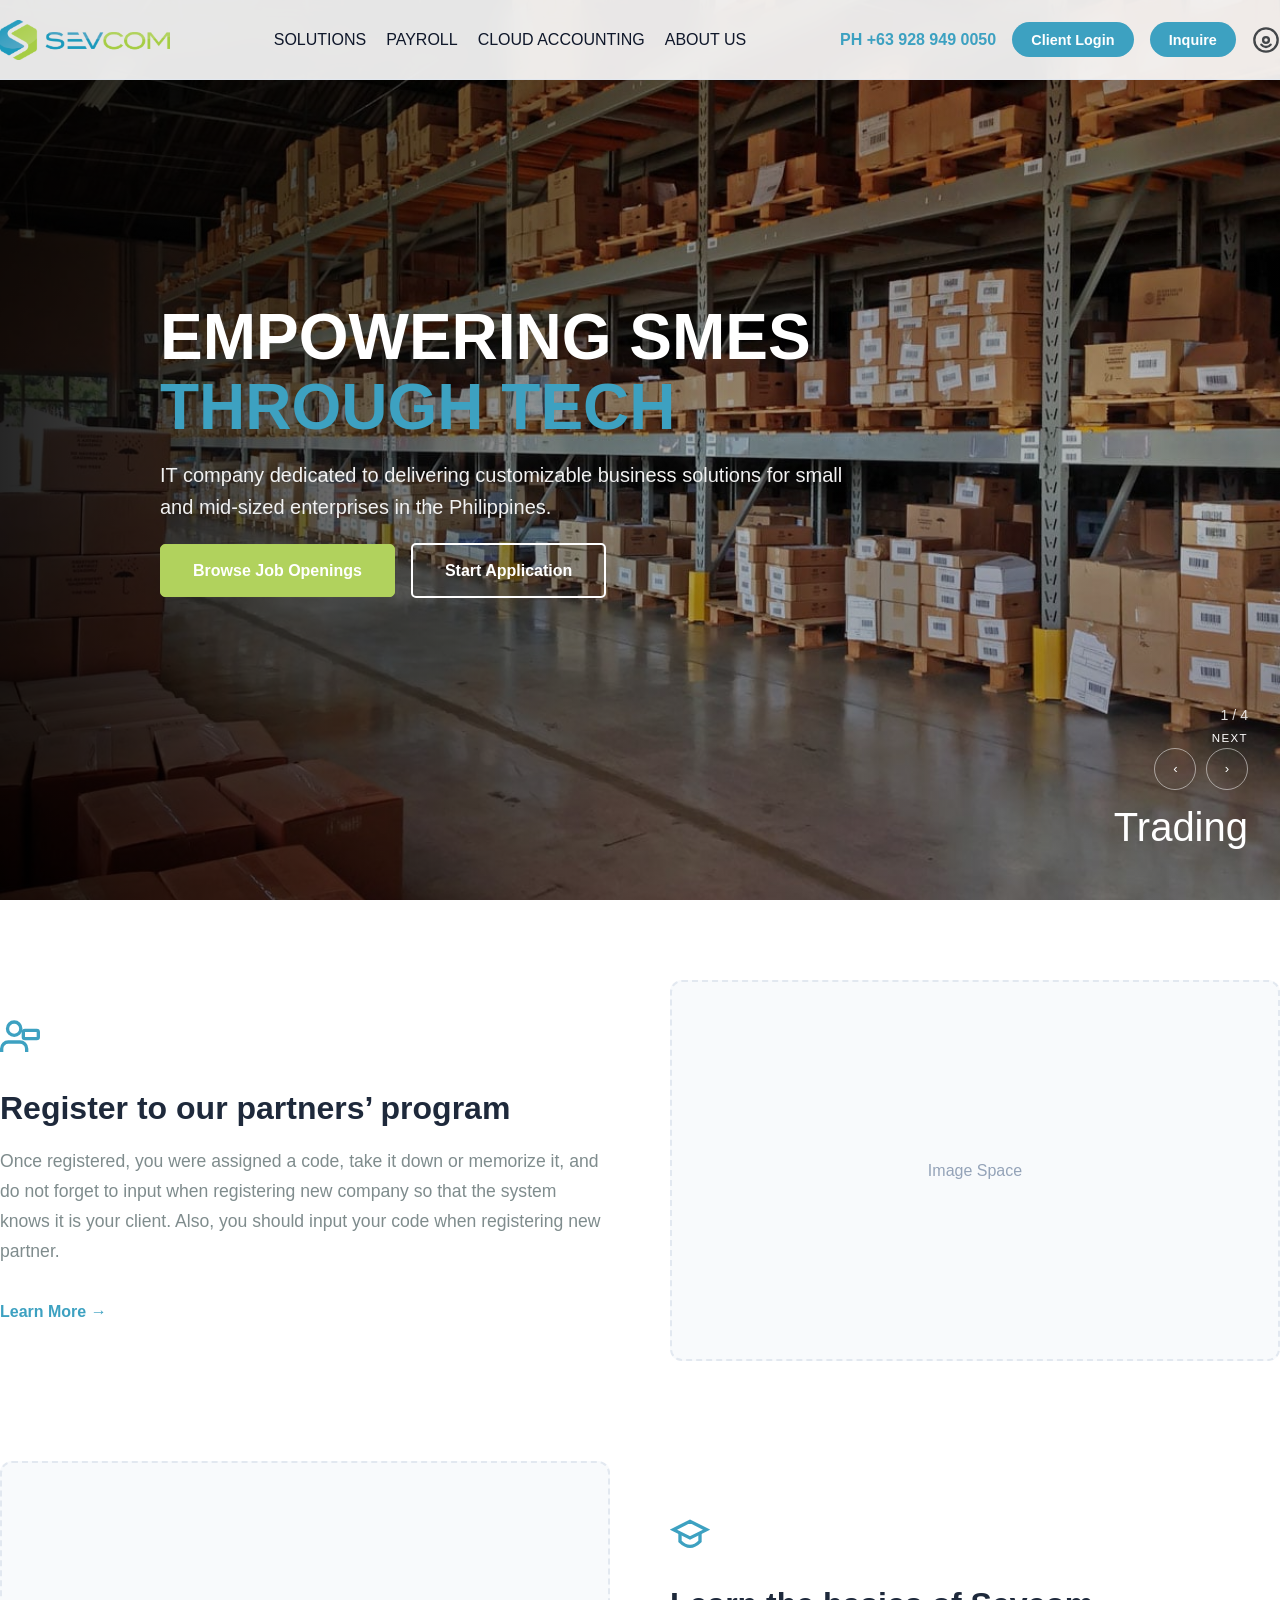
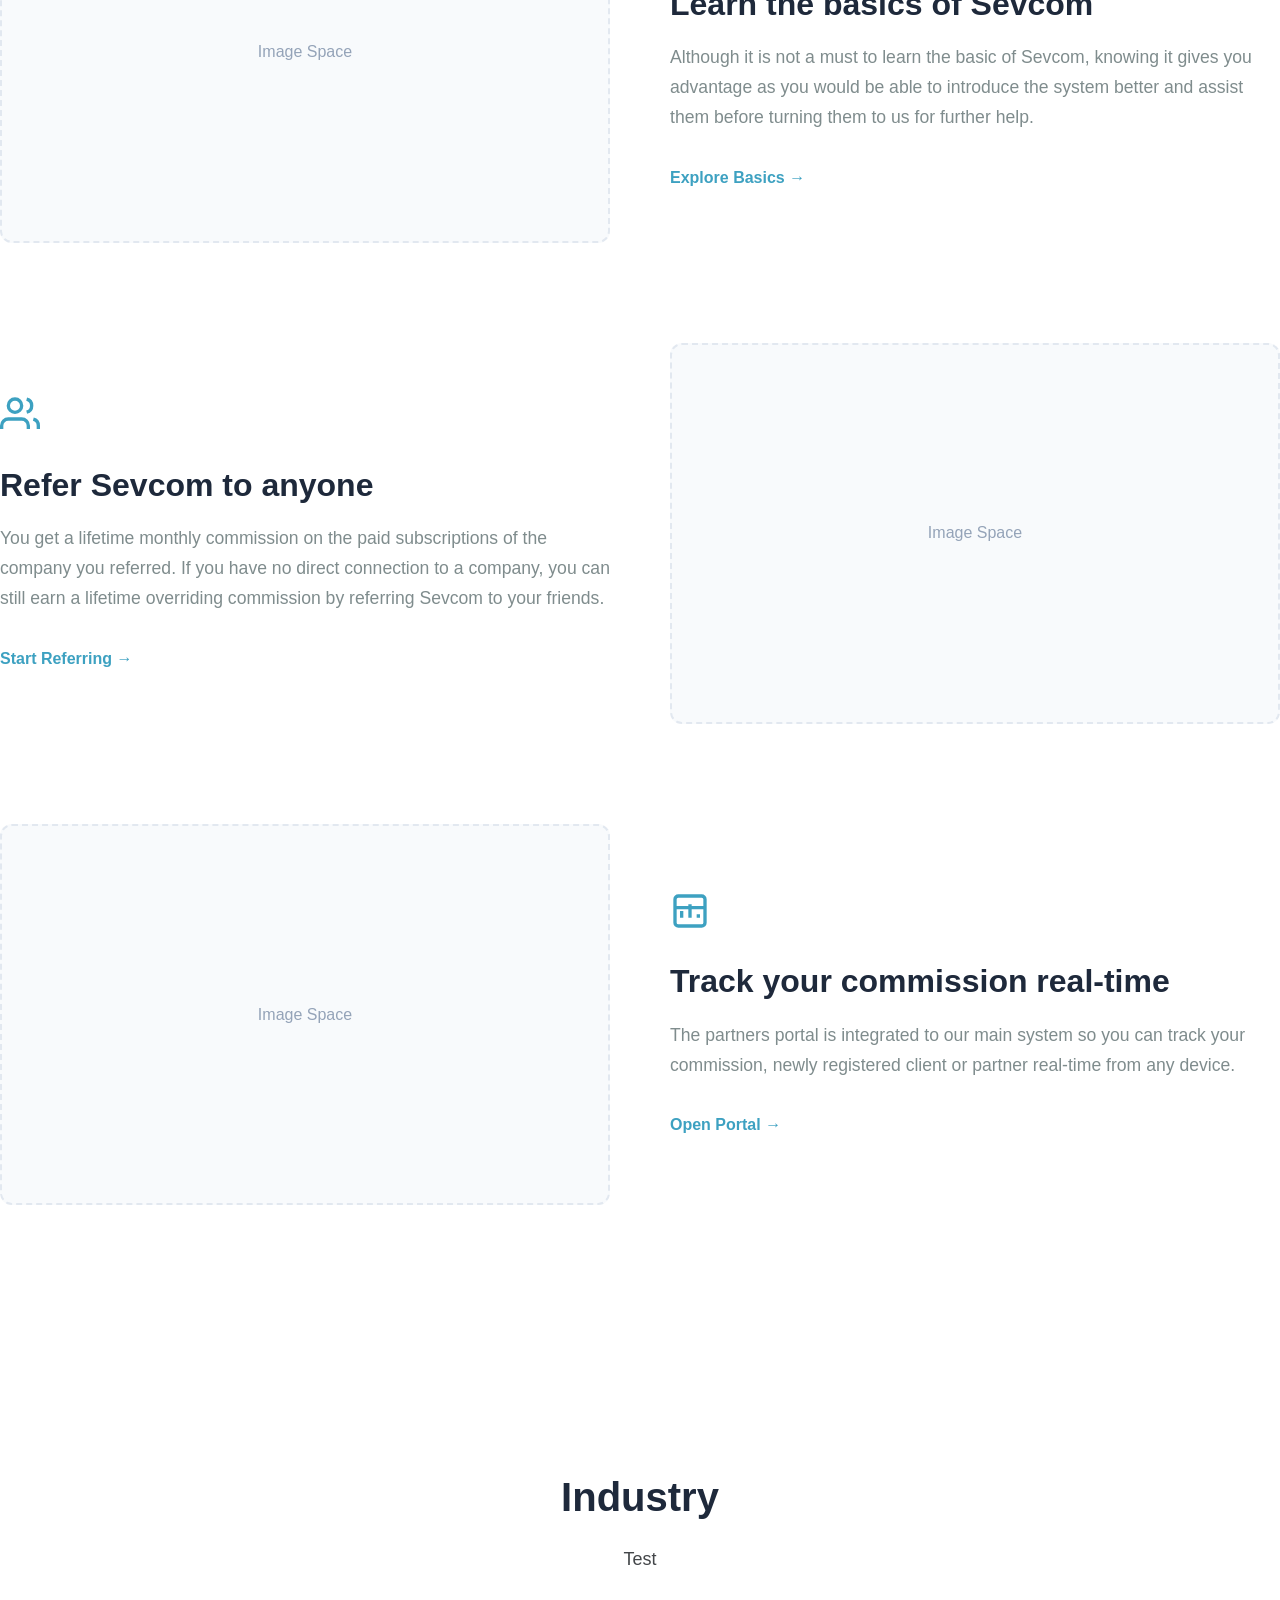
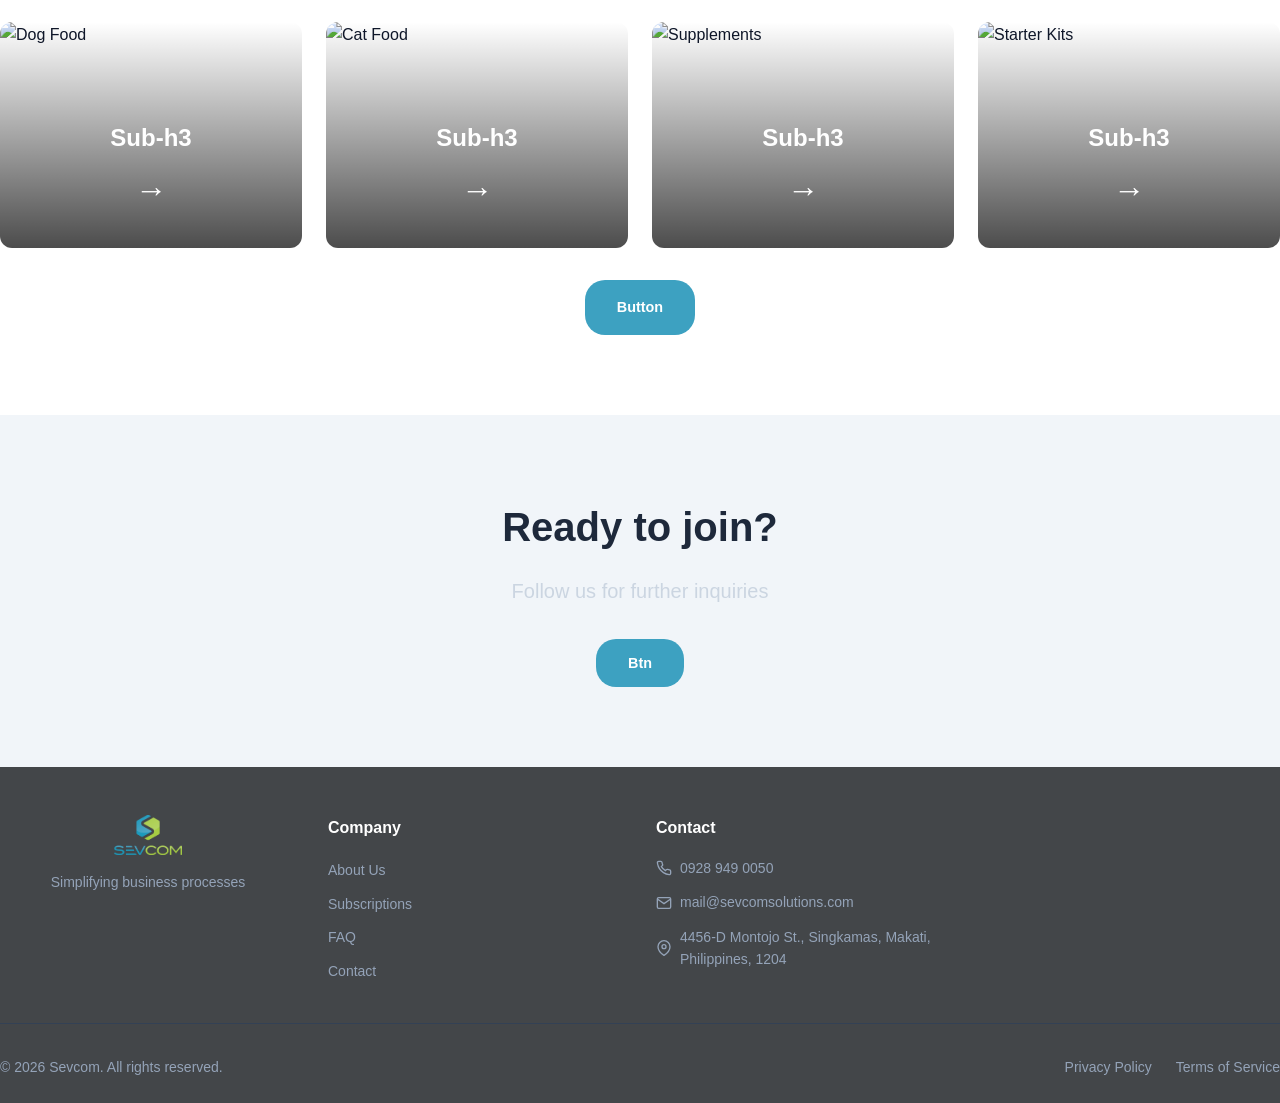
==== docs/index.html @ 6b9a27e7 "Add files via upload" ====
<!DOCTYPE html>
<html lang="en">
<head>
    <meta charset="UTF-8">
    <meta name="viewport" content="width=device-width, initial-scale=1.0">
    <title>Sevcom</title>
    <link rel="stylesheet" href="styles/style.css">
</head>

    <nav class="navbar">
        <div class="container navbar__content">
            <a href="index.html" class="logo">
                <img src="assets/Sevcom-logo-2.png" alt="Sevcom">
            </a>
            <div class="nav-links">
                <a href="#">Solutions</a>
                <a href="#">Payroll</a>
                <a href="#">Cloud Accounting</a>
                <a href="#">About Us</a>
            </div>
            <div class="nav-actions">
                <span class="contact-phone">PH +63 928 949 0050</span>
                <button class="btn btn--primary">
                    <a href="https://sevcompayroll.azurewebsites.net/login?fbclid=IwY2xjawRCx4lleHRuA2FlbQIxMQBzcnRjBmFwcF9pZAEwAAEeeMoMI2OO45V3d7SuAqnM9kovTxVOCaUNQ8nyCyGxVzjNi9mRNELlqoAdHJg_aem_DpH7WtdkefcHEIQQjBS0Dg">Client Login</a>
                </button>

                <button class="btn btn--primary">
                    <a href="form.html">Inquire</a>
                </button>

                <svg width="28" height="28" viewBox="0 0 24 24" fill="none" stroke="var(--color-text-light)" stroke-width="2" stroke-linecap="round" stroke-linejoin="round">
                    <circle cx="12" cy="12" r="10"></circle>
                    <path d="M16 16s-1.5 2-4 2-4-2-4-2"></path>
                    <path d="M12 14.5a2.5 2.5 0 1 0 0-5 2.5 2.5 0 0 0 0 5z"></path>
                </svg>
            </div>
        </div>
    </nav>

    <main>
    <header class="hero_chg">
        <div class="hero-slider-track_chg">
            <div class="slide_chg" style="background-image: url('assets/Slide_1.jpg');"></div>
            <div class="slide_chg" style="background-image: url('assets/Slide_2.jpg');"></div>
            <div class="slide_chg" style="background-image: url('assets/Slide_3.jpg');"></div>
            <div class="slide_chg" style="background-image: url('assets/Slide_4.jpg');"></div>
        </div>

        <div class="hero-content_chg">
            <h1 class="hero-title-white_chg">Empowering SMEs<br><span class="hero-title-blue_chg">Through Tech</span></h1>
            <p class="hero-text_chg">IT company dedicated to delivering customizable business solutions for small and mid-sized enterprises in the Philippines.</p>
            <div class="hero-buttons_chg">
                <a href="jobs.html" class="btn_chg btn-primary_chg">Browse Job Openings</a>
                <a href="apply.html" class="btn_chg btn-secondary_chg">Start Application</a>
            </div>
        </div>

        <div class="hero-nav_chg">
            <div class="page-counter_chg">1 / 4</div>
            <span class="next-label_chg">Next</span>
            <div class="arrow-controls_chg">
                <button class="arrow_chg">‹</button>
                <button class="arrow_chg">›</button>
            </div>
            <div class="next-headline_chg">Trading</div>
        </div>
    </header>
        
    <section class="feature-sections">
        <div class="container">
            <div class="feature-item">
                <div class="feature-content">
                    <div class="feature-icon">
                        <svg width="40" height="40" viewBox="0 0 24 24" fill="none" stroke="currentColor" stroke-width="2">
                            <path d="M16 21v-2a4 4 0 0 0-4-4H5a4 4 0 0 0-4 4v2"/>
                            <circle cx="8.5" cy="7" r="4"/>
                            <rect x="14" y="8" width="9" height="5" rx="1"/>
                        </svg>
                    </div>
                    <h3>Register to our partners’ program</h3>
                    <p>Once registered, you were assigned a code, take it down or memorize it, and do not forget to input when registering new company so that the system knows it is your client. Also, you should input your code when registering new partner.</p>
                    <a href="#" class="btn-link">Learn More →</a>
                </div>
                <div class="feature-image">
                    <div class="image-placeholder">
                        <span>Image Space</span>
                    </div>
                </div>
            </div>

            <div class="feature-item reverse">
                <div class="feature-content">
                    <div class="feature-icon">
                        <svg width="40" height="40" viewBox="0 0 24 24" fill="none" stroke="currentColor" stroke-width="2">
                            <path d="M2 10L12 5L22 10L12 15L2 10Z"/>
                            <path d="M6 12V17C6 17 9 20 12 20C15 20 18 17 18 17V12"/>
                        </svg>
                    </div>
                    <h3>Learn the basics of Sevcom</h3>
                    <p>Although it is not a must to learn the basic of Sevcom, knowing it gives you advantage as you would be able to introduce the system better and assist them before turning them to us for further help.</p>
                    <a href="#" class="btn-link">Explore Basics →</a>
                </div>
                <div class="feature-image">
                    <div class="image-placeholder">
                        <span>Image Space</span>
                    </div>
                </div>
            </div>

            <div class="feature-item">
                <div class="feature-content">
                    <div class="feature-icon">
                        <svg width="40" height="40" viewBox="0 0 24 24" fill="none" stroke="currentColor" stroke-width="2">
                            <path d="M17 21v-2a4 4 0 0 0-4-4H5a4 4 0 0 0-4 4v2"/>
                            <circle cx="9" cy="7" r="4"/>
                            <path d="M23 21v-2a4 4 0 0 0-3-3.87"/>
                            <path d="M16 3.13a4 4 0 0 1 0 7.75"/>
                        </svg>
                    </div>
                    <h3>Refer Sevcom to anyone</h3>
                    <p>You get a lifetime monthly commission on the paid subscriptions of the company you referred. If you have no direct connection to a company, you can still earn a lifetime overriding commission by referring Sevcom to your friends.</p>
                    <a href="#" class="btn-link">Start Referring →</a>
                </div>
                <div class="feature-image">
                    <div class="image-placeholder">
                        <span>Image Space</span>
                    </div>
                </div>
            </div>

            <div class="feature-item reverse">
                <div class="feature-content">
                    <div class="feature-icon">
                        <svg width="40" height="40" viewBox="0 0 24 24" fill="none" stroke="currentColor" stroke-width="2">
                            <rect x="3" y="3" width="18" height="18" rx="2"/>
                            <path d="M7 16V12M12 16V8M17 16V14M3 10H21"/>
                        </svg>
                    </div>
                    <h3>Track your commission real-time</h3>
                    <p>The partners portal is integrated to our main system so you can track your commission, newly registered client or partner real-time from any device.</p>
                    <a href="#" class="btn-link">Open Portal →</a>
                </div>
                <div class="feature-image">
                    <div class="image-placeholder">
                        <span>Image Space</span>
                    </div>
                </div>
            </div>
        </div>
    </section>
        
        <section class="categories-preview">
            <div class="container">
                <h2 class="section-title-center">Industry</h2>
                <p class="section-description-center">Test</p>

                <div class="categories-grid">
                    <a href="###" class="category-card">
                        <img src="https://images.unsplash.com/photo-1714068691210-073dc52c6c1d?crop=entropy&cs=tinysrgb&fit=max&fm=jpg&ixid=M3w3Nzg4Nzd8MHwxfHNlYXJjaHwxfHxkb2clMjBraWJibGUlMjBmb29kJTIwYm93bHxlbnwxfHx8fDE3NzI3ODkzMTd8MA&ixlib=rb-4.1.0&q=80&w=1080" alt="Dog Food" class="category-image">
                        <div class="category-overlay">
                            <h3>Sub-h3</h3>
                            <span class="category-arrow">→</span>
                        </div>
                    </a>

                    <a href="###" class="category-card">
                        <img src="https://images.unsplash.com/photo-1572097664187-7b183a6bda78?crop=entropy&cs=tinysrgb&fit=max&fm=jpg&ixid=M3w3Nzg4Nzd8MHwxfHNlYXJjaHwxfHxjYXQlMjBmb29kJTIwY2FuJTIwcGFja2FnaW5nfGVufDF8fHx8MTc3Mjc4OTMxN3ww&ixlib=rb-4.1.0&q=80&w=1080" alt="Cat Food" class="category-image">
                        <div class="category-overlay">
                            <h3>Sub-h3</h3>
                            <span class="category-arrow">→</span>
                        </div>
                    </a>

                    <a href="###" class="category-card">
                        <img src="https://images.unsplash.com/photo-1670850756988-a1943aa0e554?crop=entropy&cs=tinysrgb&fit=max&fm=jpg&ixid=M3w3Nzg4Nzd8MHwxfHNlYXJjaHwxfHxwZXQlMjB2aXRhbWluJTIwc3VwcGxlbWVudHMlMjBib3R0bGV8ZW58MXx8fHwxNzcyNzg5MzE4fDA&ixlib=rb-4.1.0&q=80&w=1080" alt="Supplements" class="category-image">
                        <div class="category-overlay">
                            <h3>Sub-h3</h3>
                            <span class="category-arrow">→</span>
                        </div>
                    </a>

                    <a href="###" class="category-card">
                        <img src="https://images.unsplash.com/photo-1584486233406-972d2ffda560?crop=entropy&cs=tinysrgb&fit=max&fm=jpg&ixid=M3w3Nzg4Nzd8MHwxfHNlYXJjaHwxfHxzdWJzY3JpcHRpb24lMjBib3glMjB1bmJveGluZ3xlbnwxfHx8fDE3NzI3ODg4NzR8MA&ixlib=rb-4.1.0&q=80&w=1080" alt="Starter Kits" class="category-image">
                        <div class="category-overlay">
                            <h3>Sub-h3</h3>
                            <span class="category-arrow">→</span>
                        </div>
                    </a>
                </div>

                <div class="text-center mt-4">
                    <a href="###" class="btn btn-primary">Button</a>
                </div>
            </div>
        </section>

        
        <section class="cta-banner">
            <div class="container">
                <div class="cta-banner-content">
                    <h2 class="section-title-center">Ready to join?</h2>
                    <p class="section-description-center">Follow us for further inquiries</p>
                    <div class="cta-banner-buttons">
                        <button>
                        <a href="###" class="btn btn-primary">Btn</a>
                        </button>
                        <!-- <a href="###" class="btn btn-outline-light btn-large">Btn</a> -->
                    </div>
                </div>
            </div>
        </section>
    </main>

    
    <footer class="footer">
        <div class="container">
            <div class="footer-grid">
                <div class="footer-col">
                    <div class="footer-logo">
                        <img src="assets/Sevcom-logo.png" alt="Sevcom Logo" class="footer-logo-image">
                        <!-- <span>Sevcom</span> -->
                    </div>
                    <p class="footer-description">
                        Simplifying business processes
                    </p>
                </div>
                <div>
                    <h4 class="footer-title">Company</h4>
                    <ul class="footer-links">
                        <li><a href="###">About Us</a></li>
                        <li><a href="###">Subscriptions</a></li>
                        <li><a href="###">FAQ</a></li>
                        <li><a href="###">Contact</a></li>
                    </ul>
                </div>
                <div>
                    <h4 class="footer-title">Contact</h4>
                    <ul class="footer-contact">
                        <li>
                            <svg class="icon" viewBox="0 0 24 24" fill="none" stroke="currentColor" stroke-width="2">
                                <path d="M22 16.92v3a2 2 0 0 1-2.18 2 19.79 19.79 0 0 1-8.63-3.07 19.5 19.5 0 0 1-6-6 19.79 19.79 0 0 1-3.07-8.67A2 2 0 0 1 4.11 2h3a2 2 0 0 1 2 1.72 12.84 12.84 0 0 0 .7 2.81 2 2 0 0 1-.45 2.11L8.09 9.91a16 16 0 0 0 6 6l1.27-1.27a2 2 0 0 1 2.11-.45 12.84 12.84 0 0 0 2.81.7A2 2 0 0 1 22 16.92z"></path>
                            </svg>
                            <span>0928 949 0050</span>
                        </li>
                        <li>
                            <svg class="icon" viewBox="0 0 24 24" fill="none" stroke="currentColor" stroke-width="2">
                                <path d="M4 4h16c1.1 0 2 .9 2 2v12c0 1.1-.9 2-2 2H4c-1.1 0-2-.9-2-2V6c0-1.1.9-2 2-2z"></path>
                                <polyline points="22,6 12,13 2,6"></polyline>
                            </svg>
                            <span>mail@sevcomsolutions.com</span>
                        </li>
                        <li>
                            <svg class="icon" viewBox="0 0 24 24" fill="none" stroke="currentColor" stroke-width="2">
                                <path d="M21 10c0 7-9 13-9 13s-9-6-9-13a9 9 0 0 1 18 0z"></path>
                                <circle cx="12" cy="10" r="3"></circle>
                            </svg>
                            <span>4456-D Montojo St., Singkamas, Makati, Philippines, 1204</span>
                        </li>
                    </ul>
                </div>
            </div>
            <div class="footer-bottom">
                <p>© 2026 Sevcom. All rights reserved.</p>
                <div class="footer-bottom-links">
                    <a href="#">Privacy Policy</a>
                    <a href="#">Terms of Service</a>
                </div>
            </div>
        </div>
    </footer>
    <script src="logic/script.js"></script>
</body>
</html>
---- docs/styles/style.css ----
/* Changes */
    /* =========================================
    1. GLOBAL VARIABLES & RESET
    ========================================= */
    :root {
        /* Note: If this image is in a folder named 'assets' next to your HTML, use 'assets/Slide_2.jpg'. 
        If your CSS is in a separate 'css' folder, use '../assets/Slide_2.jpg' 
        */
        --hero-image: url('https://images.unsplash.com/photo-1517841905240-472988babdf9?auto=format&fit=crop&q=80&w=2070');
        /* --primary-color: #070CA6;
        --secondary-color: #e74c3c; */
        /* --accent-color: #f39c12; */
        /* --light-bg: #e9ecef; */
        --text-dark: #2c3e50;
        --text-light: #7f8c8d;
        --border-color: #ecf0f1;
        --hero-blue: #3DA1C1;
        --hero-dark: rgba(5, 12, 23, 0.65);
        --color-primary: #3DA1C1;
        --color-secondary:  #B1D25D;
        /* --color-success: #16a34a; */
        --color-info: #3b82f6;
        --color-border: #e2e8f0;
        --color-bg: #f9fafb;
        --color-bg-alt: #f1f5f9;
        --color-text: #373839;
        --color-text-light: #434649;
        --spacing-xs: 0.25rem;
        --spacing-sm: 0.5rem;
        --spacing-md: 1rem;
        --spacing-lg: 1.5rem;
        --spacing-xl: 2rem;
        --border-radius: 0.5rem;
        --border-radius-lg: 0.75rem;
        --border-radius-nav: 0.2rem;
        --transition: 0.2s ease;
    }

    * {
        margin: 0;
        padding: 0;
        box-sizing: border-box;
    }

    body {
        font-family: 'Segoe UI', Tahoma, Geneva, Verdana, sans-serif;
        line-height: 1.6;
        color: var(--text-dark);
        overflow-x: hidden;
    }

    /* =========================================
    2. HERO SECTION (_chg)
    ========================================= */
    .hero_chg {
        position: relative;
        height: 100vh; 
        /* min-height: 600px;  */
        /* background-image: var(--hero-image); */
        background-repeat: no-repeat;
        /* background-position: center center; */
        background-size: cover;
        color: white;
        display: flex;
        align-items: center;
        /* padding: 0 4rem; */
        overflow: hidden;
        z-index: 0;
        /* transition: opacity 0.4s ease; */
        /* transition: background-image 0.8s ease-in-out; */
        background-position: center;
        transition: background-image 0.8s ease-in-out;
        min-height: 100vh;
        width: 100%;
    }

    .hero-slider-track_chg {
    display: flex;
    width: 100%; /* 100% per slide (4 slides = 400%) */
    height: 100%;
    transition: transform 0.8s cubic-bezier(0.65, 0, 0.35, 1); /* The "Slide" animation */
    }

    .slide_chg {
        flex: 0 0 100%;
        width: auto;
        height: 100%;
        background-size: cover;
        background-position: center;
        background-repeat: no-repeat;
    }

    .fade-in { 
        opacity: 1; 
        transition: opacity 0.5s; 
    }
    .fade-out { 
        opacity: 0.8; 
        transition: opacity 0.5s; 
    }

    .hero_chg::before {
        content: '';
        position: absolute;
        inset: 0;
        background: linear-gradient(to right, rgba(0, 0, 0, 0.85) 0%, rgba(2, 2, 2, 0.3) 55%, rgba(2, 2, 2, 0) 500%);
        z-index: 1;
    }

    /* Content Area */
    .hero-content_chg {
        position: absolute;
        /* z-index: 2; */
        max-width: 750px;
        /* margin-top: 40px; */
        padding: 0 2rem;
        /* position: absolute; */
        top: 50%;
        left: 10%; /* Adjust based on your design */
        transform: translateY(-50%);
        z-index: 10;
        color: white;
        pointer-events: auto; /* Let clicks pass through to buttons if needed */
    }

    .hero-content_chg h1 {
        font-size: clamp(2.2rem, 5vw, 4rem);
        margin-bottom: 1rem;
        font-weight: 800;
        line-height: 1.1;
        text-transform: uppercase;
    }

    .hero-title-blue_chg {
        color: var(--hero-blue);
    }

    .hero-title-white_chg {
        color: white;
    }

    .hero-content_chg p {
        font-size: clamp(1rem, 2.3vw, 1.25rem);
        color: #f1f1f1;
        line-height: 1.6;
        margin-bottom: 1.25rem;
    }

    .hero-description_chg {
        font-size: 1.05rem;
        opacity: 0.95;
        margin-bottom: 1.75rem;
    }

    /* Buttons */
    .hero-buttons_chg {
        display: flex;
        gap: 1rem;
        flex-wrap: wrap;
        align-items: center;
    }

    .btn_chg {
        display: inline-block;
        padding: 0.8rem 2rem;
        border-radius: 5px;
        text-decoration: none;
        font-weight: bold;
        transition: all 0.3s ease;
        cursor: pointer;
        border: none;
        font-size: 1rem;
    }

    .btn-primary_chg {
        background-color: var(--color-secondary);
        color: white;
        border: 1px solid var(--color-secondary);
    }

    .btn-primary_chg:hover {
        background-color: white;
        transform: translateY(-2px);
        box-shadow: 0 5px 15px rgba(0,0,0,0.2);
        color: black;
        border-color: white;
    }

    .btn-secondary_chg {
        background-color: transparent;
        color: white;
        border: 2px solid white;
    }

    .btn-secondary_chg:hover {
        background-color: white;
        color: var(--color-primary);
        transform: translateY(-2px);
    }

    /* =========================================
    3. HERO NAVIGATION & COUNTER (_chg)
    ========================================= */
    .hero-nav_chg {
        position: absolute;
        right: 2rem;
        bottom: 1.75rem;
        z-index: 2;
        color: rgb(255, 255, 255);
        text-align: right;
        max-width: 35em;
    }

    .page-counter_chg {
        font-size: 0.88rem;
        opacity: 0.85;
    }

    .next-label_chg {
        font-size: 0.72rem;
        text-transform: uppercase;
        letter-spacing: 0.12em;
        margin-top: 0.15rem;
        display: block;
    }

    .next-headline_chg {
        font-size: 2.5rem;
        font-weight: 400;
        margin-top: 0.35rem;
        margin-bottom: 0.8rem;
    }

    .arrow-controls_chg {
        display: flex;
        gap: 0.6rem;
        justify-content: flex-end;
    }

    .arrow_chg {
        width: 42px;
        height: 42px;
        border: 1.5px solid rgba(255, 255, 255, 0.5);
        border-radius: 50%;
        display: grid;
        place-items: center;
        color: white;
        background: transparent;
        cursor: pointer;
        transition: transform 0.25s ease, background 0.25s ease;
    }

    .arrow_chg:hover {
        background: rgba(255, 255, 255, 0.2);
        transform: translateY(-2px);
    }

    .arrow_chg:active {
        transform: scale(0.92);
    }

    /* =========================================
    4. RESPONSIVE DESIGN
    ========================================= */
    @media (max-width: 1024px) {
        .hero_chg {
            min-height: 80vh;
            padding: 0 1.5rem;
        }

        .hero-nav_chg {
            display: none; /* Hide slider nav on smaller screens */
        }
    }

    @media (max-width: 640px) {
        .hero-content_chg h1 {
            font-size: clamp(1.8rem, 6.5vw, 2.5rem);
        }

        .hero-buttons_chg {
            justify-content: center;
            flex-direction: column;
        }

        .btn_chg {
            width: 100%;
            max-width: 300px;
            text-align: center;
        }
    }

    .fade-transition {
    animation: heroFade 0.6s ease-in-out;
    }

    /* boxes */
/*  */
* {
    margin: 0;
    padding: 0;
    box-sizing: border-box;
}

/* :root {
    --color-primary: #1e293b;
    --color-secondary: #475569;
    --color-success: #16a34a;
    --color-info: #3b82f6;
    --color-border: #e2e8f0;
    --color-bg: #f9fafb;
    --color-bg-alt: #f1f5f9;
    --color-text: #334155;
    --color-text-light: #64748b;
    --spacing-xs: 0.25rem;
    --spacing-sm: 0.5rem;
    --spacing-md: 1rem;
    --spacing-lg: 1.5rem;
    --spacing-xl: 2rem;
    --border-radius: 0.5rem;
    --border-radius-lg: 0.75rem;
    --transition: 0.2s ease;
} */

body {
    font-family: -apple-system, BlinkMacSystemFont, 'Segoe UI', Roboto, Oxygen, Ubuntu, Cantarell, sans-serif;
    color: var(--color-text);
    line-height: 1.6;
    background-color: var(--color-bg);
}

img {
    max-width: 100%;
    height: auto;
    display: block;
}

a {
    text-decoration: none;
    color: inherit;
}

button {
    font-family: inherit;
    cursor: pointer;
    border: none;
    background: none;
}

.container {
    max-width: 1380px;
    margin: 0 auto;
    /* padding: 0 1rem; */
    /* background-color: var(--color-bg-alt); */
}

        /* .container {
            max-width: 1200px;
            margin: 0 auto;
            padding: 0 2rem;
        } */

.container-narrow {
    max-width: 960px;
    margin: 0 auto;
    padding: 0 1rem;
}

.nav-bar {
    background: white;
    border-bottom: 1px solid var(--color-border);
    position: fixed;
    width: 100%;
    top: 0;
    z-index: 1000;
}

.top-banner {
    background: linear-gradient(to right, #334155, #1e293b);
    color: white;
    padding: 0.5rem 0;
}

.banner-text {
    display: flex;
    align-items: center;
    justify-content: center;
    gap: 0.5rem;
    font-size: 0.875rem;
}

.banner-text .icon {
    width: 1rem;
    height: 1rem;
}

.header-main {
    padding: 0;
}

.header-content {
    display: flex;
    flex-direction: row;
    align-items: center;
    justify-content: space-between;
    height: 4rem;
    gap: 1rem;
    flex-wrap: nowrap;
    /* position: fixed; */
}

.logo {
    display: flex;
    flex-direction: row;
    align-items: center;
    gap: 0.75rem;
    flex-shrink: 0;
}

.logo-text {
    display: flex;
    flex-direction: column;
}

.logo-image {
    width: 7.5rem;
    height: 7.5rem;
    object-fit: contain;
}

.logo-image-full {
    height: 3rem;
    width: auto;
    object-fit: contain;
}

.logo-icon {
    width: 2.5rem;
    height: 2.5rem;
    background: linear-gradient(135deg, #334155, #1e293b);
    border-radius: var(--border-radius-lg);
    display: flex;
    align-items: center;
    justify-content: center;
}

.logo-icon svg {
    width: 1.5rem;
    height: 1.5rem;
    stroke: white;
}

.logo-name {
    font-size: 1.25rem;
    font-weight: 600;
    color: #1e293b;
}

.logo-tagline {
    font-size: 0.75rem;
    color: var(--color-text-light);
}

.search-bar {
    display: none;
    flex: 1;
    max-width: 28rem;
    position: relative;
}

@media (min-width: 768px) {
    .search-bar {
        display: flex;
    }
    .nav-desktop {
        display: flex;
    }
}

.search-input {
    width: 100%;
    padding: 0.5rem 2.5rem 0.5rem 1rem;
    border: 1px solid var(--color-border);
    border-radius: var(--border-radius-lg);
    font-size: 0.875rem;
}

.search-input:focus {
    outline: none;
    border-color: var(--color-primary);
    box-shadow: 0 0 0 3px rgba(30, 41, 59, 0.1);
}

.search-icon {
    position: absolute;
    right: 0.75rem;
    top: 50%;
    transform: translateY(-50%);
    width: 1.25rem;
    height: 1.25rem;
    stroke: var(--color-text-light);
    pointer-events: none;
}

.nav-desktop {
    display: none;
    align-items: center;
    gap: 2rem;
}

@media (min-width: 768px) {
    .nav-desktop {
        display: flex;
    }
}

.nav-link {
    font-size: 0.875rem;
    color: var(--color-text);
    transition: color var(--transition);
    white-space: nowrap;
}

.nav-link:hover,
.nav-link.active {
    color: var(--color-primary);
}

.header-actions {
    display: flex;
    align-items: center;
    gap: 1rem;
}

.icon-btn {
    position: relative;
    padding: 0.5rem;
    border-radius: var(--border-radius);
    transition: background-color var(--transition);
}

.icon-btn:hover {
    background-color: var(--color-bg);
}

.icon-btn svg {
    width: 1.25rem;
    height: 1.25rem;
    stroke: var(--color-text);
}

.cart-count {
    position: absolute;
    top: -0.25rem;
    right: -0.25rem;
    background: var(--color-primary);
    color: white;
    font-size: 0.75rem;
    width: 1.25rem;
    height: 1.25rem;
    border-radius: 50%;
    display: flex;
    align-items: center;
    justify-content: center;
}

@media (min-width: 1024px) {
    .header-content {
        gap: 1.5rem;
    }
    .logo {
        min-width: 180px;
    }
    .nav-desktop {
        flex-shrink: 0;
        min-width: fit-content;
    }
    .header-actions {
        flex-shrink: 0;
    }
}

.icon {
    width: 1.25rem;
    height: 1.25rem;
    flex-shrink: 0;
}

.btn {
    display: inline-flex;
    align-items: center;
    justify-content: center;
    gap: 0.5rem;
    padding: 1rem 2rem;
    font-size: 0.875rem;
    font-weight: 500;
    border-radius: var(--border-radius-lg);
    transition: all var(--transition);
}

.btn-primary {
    background: var(--color-primary);
    color: white;
}

.btn-primary-nav {
    background: var(--color-text-light);
    color: white;
}

.btn-primary-nav:hover {
    background: #94a3b8;
}


.btn-primary:hover {
    background: #0f172a;
    transform: translateY(-1px);
}

.btn-nav {
    display: inline-flex;
    align-items: center;
    justify-content: center;
    /* gap: 0.5rem; */
    padding: 0.5rem 2rem;
    font-size: 0.875rem;
    font-weight: 100;
    border-radius: var(--border-radius-nav);
    transition: all var(--transition);
    width: auto;
}

.button-gap {
    display: flex;
    gap: 0.5rem;
}

.btn-secondary {
    background: white;
    color: var(--color-text);
    border: 1px solid var(--color-border);
}

.btn-secondary:hover {
    background: var(--color-bg);
}

.btn-light {
    background: white;
    color: var(--color-primary);
}

.btn-light:hover {
    background: var(--color-bg);
}

.btn-outline {
    background: transparent;
    color: var(--color-text);
    border: 1px solid var(--color-border);
}

.btn-outline:hover {
    background: var(--color-bg);
}

.btn-outline-light {
    background: transparent;
    color: white;
    border: 2px solid white;
}

.btn-outline-light:hover {
    background: white;
    color: var(--color-primary);
}

.btn-text {
    display: inline-flex;
    align-items: center;
    gap: 0.5rem;
    color: var(--color-primary);
    font-weight: 500;
    transition: gap var(--transition);
}

.btn-text:hover {
    gap: 1rem;
}

.btn-block {
    width: 100%;
}

.btn-sm {
    padding: 0.5rem 1rem;
    font-size: 0.875rem;
}

.btn-large {
    padding: 1.25rem 2.5rem;
    font-size: 1rem;
}

.page-header {
    background: linear-gradient(to bottom, white, var(--color-bg));
    padding: 3rem 0;
    text-align: center;
}

.page-title {
    font-size: 2.5rem;
    color: #1e293b;
    margin-bottom: 1rem;
}

.page-description {
    font-size: 1.125rem;
    color: var(--color-text-light);
}

.section-header {
    display: flex;
    justify-content: space-between;
    align-items: end;
    margin-bottom: 3rem;
}

.section-header-center {
    text-align: center;
    margin-bottom: 3rem;
}

.section-title {
    font-size: 2rem;
    color: #1e293b;
    margin-bottom: 1rem;
}

.section-title-center {
    font-size: 2.5rem;
    text-align: center;
    color: #1e293b;
    margin-bottom: 1rem;
}

.section-description {
    font-size: 1.125rem;
    color: var(--color-text-light);
}

.section-description-center {
    font-size: 1.125rem;
    text-align: center;
    color: var(--color-text-light);
    margin-bottom: 3rem;
}

.hero-landing {
    background: linear-gradient(135deg, #f8fafc 0%, #e2e8f0 100%);
    padding: 4rem 0 6rem;
    overflow: hidden;
}

.hero-landing-grid {
    display: grid;
    gap: 3rem;
    align-items: center;
}

.hero-landing-title {
    font-size: 3rem;
    line-height: 1.1;
    color: #1e293b;
    margin-bottom: 1.5rem;
    font-weight: 700;
}

.hero-landing-description {
    font-size: 1.25rem;
    color: var(--color-text-light);
    margin-bottom: 2rem;
    line-height: 1.8;
}

.hero-landing-buttons {
    display: flex;
    flex-wrap: wrap;
    gap: 1rem;
}

.hero-landing-image {
    position: relative;
}

.hero-landing-img {
    width: 100%;
    height: 500px;
    object-fit: cover;
    border-radius: 1rem;
    box-shadow: 0 20px 25px -5px rgba(0, 0, 0, 0.1);
}

.hero-badge {
    display: inline-flex;
    align-items: center;
    gap: 0.5rem;
    padding: 0.5rem 1rem;
    background: #dcfce7;
    border: 1px solid #86efac;
    border-radius: 9999px;
    margin-bottom: 1.5rem;
    font-size: 0.875rem;
    color: #166534;
}

@media (min-width: 1024px) {
    .hero-landing {
        padding: 6rem 0 8rem;
    }
    .hero-landing-grid {
        grid-template-columns: 1fr 1fr;
    }
    .hero-landing-title {
        font-size: 4rem;
    }
}

.quick-stats {
    background: white;
    padding: 3rem 0;
    border-bottom: 1px solid var(--color-border);
}

.stats-row {
    display: grid;
    grid-template-columns: repeat(2, 1fr);
    gap: 2rem;
    text-align: center;
}

.stat-item {
    padding: 1rem;
}

.stat-number {
    font-size: 2.5rem;
    font-weight: 700;
    color: var(--color-primary);
    margin-bottom: 0.5rem;
}

.stat-text {
    font-size: 0.875rem;
    color: var(--color-text-light);
}

@media (min-width: 768px) {
    .stats-row {
        grid-template-columns: repeat(4, 1fr);
    }
}

.value-props {
    padding: 5rem 0;
    background: var(--color-bg);
}

.value-props-grid {
  display: grid;

  /* creates responsive columns */
  grid-template-columns: repeat(2, minmax(250px, 300px));

  /* centers the whole grid horizontally */
  justify-content: center;

    gap: 2rem;
}

.value-prop-card {
    background: white;
    border: 2px solid var(--color-border);
    border-radius: var(--border-radius-lg);
    padding: 2.5rem;
    text-align: center;
    transition: all var(--transition);
}

.value-prop-card:hover {
    border-color: var(--color-primary);
    transform: translateY(-4px);
    box-shadow: 0 10px 15px -3px rgba(0, 0, 0, 0.1);
}

.value-prop-featured {
    border-color: var(--color-primary);
    background: linear-gradient(135deg, #f8fafc 0%, #e0f2fe 100%);
}

.value-prop-icon {
    width: 4rem;
    height: 4rem;
    background: var(--color-primary);
    border-radius: 50%;
    display: flex;
    align-items: center;
    justify-content: center;
    margin: 0 auto 1.5rem;
}

.value-prop-icon svg {
    width: 2rem;
    height: 2rem;
    stroke: white;
}

.value-prop-card h3 {
    font-size: 1.5rem;
    color: #1e293b;
    margin-bottom: 1rem;
}

.value-prop-card p {
    color: var(--color-text-light);
    margin-bottom: 1.5rem;
    line-height: 1.6;
}

.value-prop-link {
    color: var(--color-primary);
    font-weight: 600;
    transition: gap var(--transition);
}

.value-prop-link:hover {
    text-decoration: underline;
}

@media (min-width: 768px) {
    .value-props-grid {
        grid-template-columns: repeat(3, 1fr);
    }
}

.categories-preview {
    padding: 5rem 0;
    /* background: var(--color-bg-alt); */
}

.categories-grid {
    display: grid;
    gap: 1.5rem;
    margin-bottom: 2rem;
}

.category-card {
    position: relative;
    aspect-ratio: 4/3;
    border-radius: var(--border-radius-lg);
    overflow: hidden;
    cursor: pointer;
}

.category-image {
    width: 100%;
    height: 100%;
    object-fit: cover;
    transition: transform 0.3s;
}

.category-card:hover .category-image {
    transform: scale(1.1);
}

.category-overlay {
    position: absolute;
    inset: 0;
    background: linear-gradient(to top, rgba(0, 0, 0, 0.7), transparent);
    display: flex;
    flex-direction: column;
    align-items: center;
    justify-content: flex-end;
    padding: 2rem;
    color: white;
}

.category-overlay h3 {
    font-size: 1.5rem;
    margin-bottom: 0.5rem;
}

.category-arrow {
    font-size: 2rem;
    transition: transform var(--transition);
}

.category-card:hover .category-arrow {
    transform: translateX(0.5rem);
}

@media (min-width: 640px) {
    .categories-grid {
        grid-template-columns: repeat(2, 1fr);
    }
}

@media (min-width: 1024px) {
    .categories-grid {
        grid-template-columns: repeat(4, 1fr);
    }
}

.cta-banner {
    padding: 5rem 0;
    background: var(--color-bg-alt);
    color: white;
    text-align: center;
}

.cta-banner-content h2 {
    font-size: 2.5rem;
    margin-bottom: 1rem;
}

.cta-banner-content p {
    font-size: 1.25rem;
    color: #cbd5e1;
    margin-bottom: 2rem;
    max-width: 600px;
    margin-left: auto;
    margin-right: auto;
}

.cta-banner-buttons {
    display: flex;
    flex-wrap: wrap;
    gap: 1rem;
    justify-content: center;
}

.shop-section {
    padding: 3rem 0;
}

.category-filter {
    display: flex;
    flex-wrap: wrap;
    justify-content: center;
    gap: 0.75rem;
    margin-bottom: 3rem;
}

.category-btn {
    padding: 0.5rem 1.5rem;
    font-size: 0.875rem;
    border-radius: 9999px;
    background: white;
    border: 1px solid var(--color-border);
    color: var(--color-text);
    transition: all var(--transition);
}

.category-btn:hover,
.category-btn.active {
    background: var(--color-primary);
    color: white;
    border-color: var(--color-primary);
}

.products-grid {
    display: grid;
    gap: 1.5rem;
}

@media (min-width: 640px) {
    .products-grid {
        grid-template-columns: repeat(2, 1fr);
    }
}

@media (min-width: 1024px) {
    .products-grid {
        grid-template-columns: repeat(3, 1fr);
    }
}

@media (min-width: 1280px) {
    .products-grid {
        grid-template-columns: repeat(4, 1fr);
    }
}

.product-card {
    background: white;
    border: 1px solid var(--color-border);
    border-radius: var(--border-radius-lg);
    overflow: hidden;
    transition: box-shadow var(--transition);
}

.product-card:hover {
    box-shadow: 0 10px 15px -3px rgba(0, 0, 0, 0.1);
}

.product-image-wrapper {
    position: relative;
    aspect-ratio: 1;
    overflow: hidden;
}

.product-image {
    width: 100%;
    height: 100%;
    object-fit: cover;
    transition: transform 0.3s;
}

.product-card:hover .product-image {
    transform: scale(1.05);
}

.product-badge {
    position: absolute;
    top: 0.75rem;
    left: 0.75rem;
    padding: 0.25rem 0.75rem;
    background: var(--color-primary);
    color: white;
    font-size: 0.75rem;
    border-radius: 9999px;
}

.product-wishlist-btn {
    position: absolute;
    top: 0.75rem;
    right: 0.75rem;
    padding: 0.5rem;
    background: white;
    border-radius: 50%;
    box-shadow: 0 1px 3px rgba(0, 0, 0, 0.1);
}

.product-info {
    padding: 1rem;
}

.product-name {
    font-size: 0.875rem;
    color: #1e293b;
    margin-bottom: 0.5rem;
}

.product-rating {
    display: flex;
    align-items: center;
    gap: 0.25rem;
    margin-bottom: 0.75rem;
}

.product-rating svg {
    width: 0.75rem;
    height: 0.75rem;
}

.star-filled {
    fill: #fbbf24;
    stroke: #fbbf24;
}

.star-empty {
    stroke: #d1d5db;
}

.product-rating-count {
    font-size: 0.75rem;
    color: var(--color-text-light);
    margin-left: 0.25rem;
}

.product-pricing {
    display: flex;
    align-items: end;
    justify-content: space-between;
    margin-bottom: 0.75rem;
}

.product-price {
    font-size: 1.125rem;
    font-weight: 600;
    color: var(--color-primary);
}

.product-price-original {
    font-size: 0.75rem;
    color: var(--color-text-light);
    text-decoration: line-through;
}

.product-stock {
    font-size: 0.75rem;
    color: var(--color-success);
}

.product-stock.out-of-stock {
    color: #dc2626;
}

.cart-overlay {
    display: none;
    position: fixed;
    inset: 0;
    background: rgba(0, 0, 0, 0.5);
    z-index: 1999;
}

.cart-overlay.active {
    display: block;
}

.cart-sidebar {
    position: fixed;
    right: -100%;
    top: 0;
    height: 100%;
    width: 100%;
    max-width: 28rem;
    background: white;
    z-index: 2000;
    display: flex;
    flex-direction: column;
    box-shadow: -4px 0 6px rgba(0, 0, 0, 0.1);
    transition: right 0.3s ease;
}

.cart-sidebar.active {
    right: 0;
}

.cart-header {
    display: flex;
    align-items: center;
    justify-content: space-between;
    padding: 1.5rem;
    border-bottom: 1px solid var(--color-border);
}

.cart-header h2 {
    font-size: 1.25rem;
    color: #1e293b;
}

.cart-items {
    flex: 1;
    overflow-y: auto;
    padding: 1.5rem;
}

.cart-empty {
    display: flex;
    flex-direction: column;
    align-items: center;
    justify-content: center;
    height: 100%;
    text-align: center;
    color: var(--color-text-light);
}

.cart-empty svg {
    width: 4rem;
    height: 4rem;
    stroke: #cbd5e1;
    margin-bottom: 1rem;
}

.cart-item {
    display: flex;
    gap: 1rem;
    padding: 1rem;
    border: 1px solid var(--color-border);
    border-radius: var(--border-radius-lg);
    margin-bottom: 1rem;
}

.cart-item-image {
    width: 5rem;
    height: 5rem;
    object-fit: cover;
    border-radius: var(--border-radius);
}

.cart-item-info {
    flex: 1;
}

.cart-item-name {
    font-size: 0.875rem;
    color: #1e293b;
    margin-bottom: 0.25rem;
}

.cart-item-price {
    font-size: 0.875rem;
    color: #1e293b;
    font-weight: 600;
    margin-bottom: 0.5rem;
}

.cart-item-quantity {
    display: flex;
    align-items: center;
    gap: 0.5rem;
}

.quantity-btn {
    width: 1.5rem;
    height: 1.5rem;
    border: 1px solid var(--color-border);
    border-radius: 0.25rem;
    display: flex;
    align-items: center;
    justify-content: center;
    font-size: 0.875rem;
}

.quantity-btn:hover {
    background: var(--color-bg);
}

.quantity-display {
    font-size: 0.875rem;
    width: 2rem;
    text-align: center;
}

.cart-item-remove {
    padding: 0.5rem;
    border-radius: var(--border-radius);
}

.cart-item-remove:hover {
    background: var(--color-bg);
}

.cart-item-remove svg {
    width: 1rem;
    height: 1rem;
    stroke: var(--color-text-light);
}

.cart-footer {
    padding: 1.5rem;
    border-top: 1px solid var(--color-border);
}

.cart-total {
    display: flex;
    justify-content: space-between;
    margin-bottom: 1rem;
    font-size: 1rem;
    color: var(--color-text);
}

.total-amount {
    font-size: 1.25rem;
    font-weight: 600;
    color: #1e293b;
}

.subscription-form-section {
    padding: 3rem 0;
}

.progress-bar {
    margin-bottom: 2rem;
}

.progress-steps {
    display: flex;
    align-items: center;
    justify-content: space-between;
    margin-bottom: 0.5rem;
}

.progress-step {
    display: flex;
    align-items: center;
    flex: 1;
}

.step-number {
    width: 2.5rem;
    height: 2.5rem;
    border-radius: 50%;
    border: 2px solid var(--color-border);
    background: white;
    color: var(--color-text-light);
    display: flex;
    align-items: center;
    justify-content: center;
    font-weight: 600;
    transition: all var(--transition);
}

.progress-step.active .step-number,
.progress-step.completed .step-number {
    background: var(--color-primary);
    border-color: var(--color-primary);
    color: white;
}

.progress-line {
    flex: 1;
    height: 2px;
    background: var(--color-border);
    margin: 0 0.5rem;
}

.progress-step.completed + .progress-line {
    background: var(--color-primary);
}

.progress-labels {
    display: flex;
    justify-content: space-between;
    font-size: 0.75rem;
    color: var(--color-text-light);
}

.form-container {
    background: white;
    border: 1px solid var(--color-border);
    border-radius: var(--border-radius-lg);
    padding: 2rem;
}

.form-step {
    display: none;
}

.form-step.active {
    display: block;
}

.form-group {
    margin-bottom: 1.5rem;
}

.form-group label {
    display: block;
    margin-bottom: 0.5rem;
    font-size: 0.875rem;
    color: var(--color-text);
}

.form-group input[type="text"],
.form-group input[type="number"],
.form-group input[type="email"],
.form-group input[type="tel"],
.form-group input[type="password"],
.form-group textarea,
.form-control {
    width: 100%;
    padding: 0.75rem 1rem;
    border: 1px solid var(--color-border);
    border-radius: var(--border-radius-lg);
    font-size: 0.875rem;
}

.form-group input:focus,
.form-group textarea:focus,
.form-control:focus {
    outline: none;
    border-color: var(--color-primary);
    box-shadow: 0 0 0 3px rgba(30, 41, 59, 0.1);
}

.form-hint {
    font-size: 0.75rem;
    color: var(--color-text-light);
    margin-top: 0.5rem;
}

.button-group {
    display: grid;
    grid-template-columns: repeat(2, 1fr);
    gap: 1rem;
}

.button-group.four-col {
    grid-template-columns: repeat(2, 1fr);
}

@media (min-width: 768px) {
    .button-group.four-col {
        grid-template-columns: repeat(4, 1fr);
    }
}

.choice-btn {
    padding: 1rem 1.5rem;
    border: 2px solid var(--color-border);
    border-radius: var(--border-radius-lg);
    background: white;
    color: var(--color-text);
    transition: all var(--transition);
    text-align: center;
}

.choice-btn:hover,
.choice-btn.active {
    border-color: var(--color-primary);
    background: #f1f5f9;
    color: var(--color-primary);
}

.checkbox-grid {
    display: grid;
    gap: 0.75rem;
}

@media (min-width: 768px) {
    .checkbox-grid {
        grid-template-columns: repeat(2, 1fr);
    }
}

.checkbox-card {
    position: relative;
    display: flex;
    align-items: center;
    justify-content: space-between;
    padding: 0.75rem 1rem;
    border: 2px solid var(--color-border);
    border-radius: var(--border-radius-lg);
    cursor: pointer;
    transition: all var(--transition);
}

.checkbox-card input {
    position: absolute;
    opacity: 0;
}

.checkbox-card:hover {
    border-color: var(--color-secondary);
}

.checkbox-card input:checked + span {
    font-weight: 600;
}

.checkbox-card input:checked ~ .check-icon {
    display: block;
}

.checkbox-card .check-icon {
    display: none;
    width: 1.25rem;
    height: 1.25rem;
    stroke: var(--color-primary);
}

.checkbox-card:has(input:checked) {
    border-color: var(--color-primary);
    background: #f1f5f9;
}

.form-navigation {
    display: flex;
    justify-content: space-between;
    margin-top: 2rem;
    padding-top: 1.5rem;
    border-top: 1px solid var(--color-border);
}

.review-card {
    background: var(--color-bg-alt);
    border: 1px solid var(--color-border);
    border-radius: var(--border-radius-lg);
    padding: 1.5rem;
    margin-bottom: 1.5rem;
}

.review-card h3 {
    font-size: 1.125rem;
    color: #1e293b;
    margin-bottom: 1rem;
}

.review-grid {
    display: grid;
    gap: 1rem;
}

@media (min-width: 768px) {
    .review-grid {
        grid-template-columns: repeat(2, 1fr);
    }
}

.review-item {
    font-size: 0.875rem;
}

.review-label {
    color: var(--color-text-light);
    margin-bottom: 0.25rem;
}

.review-value {
    color: #1e293b;
}

.success-card {
    background: #dcfce7;
    border: 1px solid #86efac;
    border-radius: var(--border-radius-lg);
    padding: 1rem;
    display: flex;
    gap: 0.75rem;
    margin-bottom: 1.5rem;
}

.success-card .icon {
    width: 1.25rem;
    height: 1.25rem;
    flex-shrink: 0;
    stroke: #166534;
    margin-top: 0.125rem;
}

.success-card p {
    font-size: 0.875rem;
    color: #166534;
}

.pricing-section {
    padding: 4rem 0;
    background: white;
}

.pricing-grid {
    display: grid;
    gap: 2rem;
}

@media (min-width: 768px) {
    .pricing-grid {
        grid-template-columns: repeat(3, 1fr);
    }
}

.pricing-card {
    position: relative;
    background: white;
    border: 2px solid var(--color-border);
    border-radius: var(--border-radius-lg);
    padding: 2rem;
    transition: all var(--transition);
}

.pricing-card:hover {
    border-color: var(--color-secondary);
}

.pricing-card.selected {
    border-color: var(--color-success);
    box-shadow: 0 0 0 3px rgba(16, 185, 129, 0.1);
    background: linear-gradient(135deg, rgba(16, 185, 129, 0.05) 0%, rgba(255, 255, 255, 1) 50%);
}

.pricing-card.selected .btn {
    background: var(--color-success);
    border-color: var(--color-success);
}

.pricing-card.selected .btn:hover {
    background: #059669;
    border-color: #059669;
}

.plan-confirmation {
    margin-top: 2rem;
    padding: 2rem;
    background: linear-gradient(135deg, var(--color-success) 0%, #059669 100%);
    border-radius: var(--border-radius-lg);
    color: white;
    text-align: center;
    box-shadow: 0 10px 15px -3px rgba(0, 0, 0, 0.1);
}

.confirmation-content h3 {
    font-size: 1.5rem;
    margin-bottom: 0.5rem;
}

.confirmation-price {
    font-size: 1.25rem;
    font-weight: 600;
    margin-bottom: 1rem;
}

.confirmation-content p {
    margin-bottom: 1.5rem;
    opacity: 0.9;
}

.confirmation-actions {
    display: flex;
    gap: 1rem;
    justify-content: center;
    flex-wrap: wrap;
}

.confirmation-actions .btn {
    min-width: 140px;
}

@media (max-width: 640px) {
    .confirmation-actions {
        flex-direction: column;
        align-items: center;
    }
}

.popular-badge {
    position: absolute;
    top: -1rem;
    left: 50%;
    transform: translateX(-50%);
    padding: 0.25rem 1rem;
    background: var(--color-primary);
    color: white;
    font-size: 0.875rem;
    border-radius: 9999px;
}

.pricing-header {
    text-align: center;
    margin-bottom: 1.5rem;
}

.pricing-header h3 {
    font-size: 1.5rem;
    color: #1e293b;
    margin-bottom: 0.5rem;
}

.pricing-price {
    display: flex;
    flex-direction: column;
    align-items: center;
    gap: 0.25rem;
}

.price {
    font-size: 2.5rem;
    font-weight: 600;
    color: var(--color-primary);
}

.period {
    font-size: 0.875rem;
    color: var(--color-text-light);
}

.pricing-features {
    list-style: none;
    margin-bottom: 1.5rem;
}

.pricing-features li {
    display: flex;
    align-items: start;
    gap: 0.75rem;
    padding: 0.5rem 0;
    font-size: 0.875rem;
    color: var(--color-text);
}

.pricing-features .icon {
    width: 1.25rem;
    height: 1.25rem;
    stroke: var(--color-success);
    flex-shrink: 0;
    margin-top: 0.125rem;
}

.account-section {
    padding: 3rem 0;
}

.account-layout {
    display: grid;
    gap: 2rem;
}

@media (min-width: 1024px) {
    .account-layout {
        grid-template-columns: 16rem 1fr;
    }
}

.account-sidebar {
    background: white;
    border: 1px solid var(--color-border);
    border-radius: var(--border-radius-lg);
    padding: 1rem;
    height: fit-content;
}

.account-nav {
    display: flex;
    flex-direction: column;
    gap: 0.5rem;
}

.account-nav-item {
    display: flex;
    align-items: center;
    gap: 0.75rem;
    padding: 0.75rem 1rem;
    border-radius: var(--border-radius);
    color: var(--color-text);
    font-size: 0.875rem;
    transition: all var(--transition);
}

.account-nav-item:hover,
.account-nav-item.active {
    background: var(--color-bg);
    color: var(--color-primary);
}

.account-main {
    background: white;
    border: 1px solid var(--color-border);
    border-radius: var(--border-radius-lg);
    padding: 2rem;
}

.account-content {
    display: none;
}

.account-content.active {
    display: block;
}

.account-section-title {
    font-size: 1.5rem;
    color: #1e293b;
    margin-bottom: 1.5rem;
}

.account-layout > input[type="radio"] {
    display: none;
}
.account-layout > input#tab-dashboard:checked ~ .account-main #dashboard,
.account-layout > input#tab-orders:checked ~ .account-main #orders,
.account-layout > input#tab-subscriptions:checked ~ .account-main #subscriptions,
.account-layout > input#tab-pets:checked ~ .account-main #pets,
.account-layout > input#tab-settings:checked ~ .account-main #settings {
    display: block;
}
.account-layout > input#tab-dashboard:checked ~ .account-sidebar label[for="tab-dashboard"],
.account-layout > input#tab-orders:checked ~ .account-sidebar label[for="tab-orders"],
.account-layout > input#tab-subscriptions:checked ~ .account-sidebar label[for="tab-subscriptions"],
.account-layout > input#tab-pets:checked ~ .account-sidebar label[for="tab-pets"],
.account-layout > input#tab-settings:checked ~ .account-sidebar label[for="tab-settings"] {
    background: var(--color-bg);
    color: var(--color-primary);
}

.subscription-form-section input.sub-step {
    display: none;
}
.subscription-form-section .form-step {
    display: none;
}
.subscription-form-section input#sub-step-1:checked ~ .form-container form .form-step[data-step="1"],
.subscription-form-section input#sub-step-2:checked ~ .form-container form .form-step[data-step="2"],
.subscription-form-section input#sub-step-3:checked ~ .form-container form .form-step[data-step="3"],
.subscription-form-section input#sub-step-4:checked ~ .form-container form .form-step[data-step="4"] {
    display: block;
}

.subscription-form-section input#sub-step-1:checked ~ .progress-bar .progress-steps label[for="sub-step-1"] .step-number,
.subscription-form-section input#sub-step-2:checked ~ .progress-bar .progress-steps label[for="sub-step-2"] .step-number,
.subscription-form-section input#sub-step-3:checked ~ .progress-bar .progress-steps label[for="sub-step-3"] .step-number,
.subscription-form-section input#sub-step-4:checked ~ .progress-bar .progress-steps label[for="sub-step-4"] .step-number {
    background: var(--color-primary);
    border-color: var(--color-primary);
    color: white;
}

.form-navigation .nav-step-1,
.form-navigation .nav-step-2,
.form-navigation .nav-step-3,
.form-navigation .nav-step-4 {
    display: none;
}
.subscription-form-section input#sub-step-1:checked ~ .form-container form .form-navigation .nav-step-1 {
    display: inline-flex;
}
.subscription-form-section input#sub-step-2:checked ~ .form-container form .form-navigation .nav-step-2 {
    display: inline-flex;
}
.subscription-form-section input#sub-step-3:checked ~ .form-container form .form-navigation .nav-step-3 {
    display: inline-flex;
}
.subscription-form-section input#sub-step-4:checked ~ .form-container form .form-navigation .nav-step-4 {
    display: inline-flex;
}

.button-group input[type="radio"] {
    display: none;
}
.button-group input[type="radio"] + label.choice-btn {
    display: inline-flex;
    align-items: center;
    justify-content: center;
    gap: 0.5rem;
}
.button-group input[type="radio"]:checked + label.choice-btn {
    border-color: var(--color-primary);
    background: #f1f5f9;
    color: var(--color-primary);
}

/* .container > input[name="cat-filter"] {
    display: none;
}
.container > .category-filter label.category-btn {
    cursor: pointer;
}
.container > input#cat-all:checked ~ .category-filter label[for="cat-all"],
.container > input#cat-starter-kit:checked ~ .category-filter label[for="cat-starter-kit"],
.container > input#cat-dog:checked ~ .category-filter label[for="cat-dog"],
.container > input#cat-cat:checked ~ .category-filter label[for="cat-cat"],
.container > input#cat-supplements:checked ~ .category-filter label[for="cat-supplements"],
.container > input#cat-treats:checked ~ .category-filter label[for="cat-treats"],
.container > input#cat-grooming:checked ~ .category-filter label[for="cat-grooming"],
.container > input#cat-accessories:checked ~ .category-filter label[for="cat-accessories"] {
    background: var(--color-primary);
    color: white;
    border-color: var(--color-primary);
}

.container > input#cat-dog:checked ~ .products-grid .product-card:not([data-category~="dog"]) {
    display: none;
}
.container > input#cat-cat:checked ~ .products-grid .product-card:not([data-category~="cat"]) {
    display: none;
}
.container > input#cat-supplements:checked ~ .products-grid .product-card:not([data-category~="supplements"]) {
    display: none;
}
.container > input#cat-treats:checked ~ .products-grid .product-card:not([data-category~="treats"]) {
    display: none;
}
.container > input#cat-grooming:checked ~ .products-grid .product-card:not([data-category~="grooming"]) {
    display: none;
}
.container > input#cat-accessories:checked ~ .products-grid .product-card:not([data-category~="accessories"]) {
    display: none;
}
.container > input#cat-starter-kit:checked ~ .products-grid .product-card:not([data-category~="starter-kit"]) {
    display: none;
} */

.stats-grid {
    display: grid;
    gap: 1rem;
    margin-bottom: 2rem;
}

@media (min-width: 768px) {
    .stats-grid {
        grid-template-columns: repeat(3, 1fr);
    }
}

.stat-card {
    display: flex;
    align-items: center;
    gap: 1rem;
    padding: 1.5rem;
    background: var(--color-bg);
    border-radius: var(--border-radius-lg);
}

.stat-icon {
    width: 3rem;
    height: 3rem;
    background: white;
    border-radius: var(--border-radius);
    display: flex;
    align-items: center;
    justify-content: center;
}

.stat-icon svg {
    width: 1.5rem;
    height: 1.5rem;
    stroke: var(--color-primary);
}

.stat-value {
    font-size: 1.875rem;
    font-weight: 600;
    color: #1e293b;
}

.stat-label {
    font-size: 0.875rem;
    color: var(--color-text-light);
}

.dashboard-cards {
    display: grid;
    gap: 1.5rem;
}

@media (min-width: 768px) {
    .dashboard-cards {
        grid-template-columns: repeat(2, 1fr);
    }
}

.info-card {
    background: var(--color-bg);
    border-radius: var(--border-radius-lg);
    padding: 1.5rem;
}

.info-card-header {
    display: flex;
    justify-content: space-between;
    align-items: center;
    margin-bottom: 1rem;
}

.info-card-header h3 {
    font-size: 1.125rem;
    color: #1e293b;
}

.badge {
    padding: 0.25rem 0.75rem;
    font-size: 0.75rem;
    border-radius: 9999px;
    font-weight: 500;
}

.badge-success {
    background: #dcfce7;
    color: #166534;
}

.badge-info {
    background: #dbeafe;
    color: #1e40af;
}

.info-card-date {
    font-size: 1rem;
    font-weight: 600;
    color: var(--color-primary);
    margin-bottom: 0.5rem;
}

.info-card-description {
    font-size: 0.875rem;
    color: var(--color-text-light);
    margin-bottom: 1rem;
}

.orders-list {
    display: flex;
    flex-direction: column;
    gap: 1.5rem;
}

.order-card {
    background: var(--color-bg);
    border: 1px solid var(--color-border);
    border-radius: var(--border-radius-lg);
    padding: 1.5rem;
}

.order-header {
    display: flex;
    justify-content: space-between;
    align-items: start;
    margin-bottom: 1rem;
}

.order-number {
    font-weight: 600;
    color: #1e293b;
}

.order-date {
    font-size: 0.875rem;
    color: var(--color-text-light);
}

.order-items {
    margin-bottom: 1rem;
}

.order-item {
    display: flex;
    gap: 1rem;
    padding: 1rem;
    background: white;
    border-radius: var(--border-radius);
}

.order-item-image {
    width: 4rem;
    height: 4rem;
    object-fit: cover;
    border-radius: var(--border-radius);
}

.order-item-info {
    flex: 1;
}

.order-item-name {
    font-size: 0.875rem;
    color: #1e293b;
    margin-bottom: 0.25rem;
}

.order-item-quantity {
    font-size: 0.75rem;
    color: var(--color-text-light);
}

.order-item-price {
    font-weight: 600;
    color: var(--color-primary);
}

.order-footer {
    display: flex;
    justify-content: space-between;
    align-items: center;
    padding-top: 1rem;
    border-top: 1px solid var(--color-border);
}

.order-total {
    font-size: 1.125rem;
    font-weight: 600;
    color: #1e293b;
}

.order-actions {
    display: flex;
    gap: 0.5rem;
}

.subscription-card {
    background: var(--color-bg);
    border: 1px solid var(--color-border);
    border-radius: var(--border-radius-lg);
    padding: 1.5rem;
}

.subscription-card.active {
    border-color: var(--color-success);
}

.subscription-card.pending {
    border-color: var(--color-info);
    background: linear-gradient(135deg, rgba(59, 130, 246, 0.05) 0%, rgba(255, 255, 255, 1) 50%);
}

.subscription-header {
    display: flex;
    justify-content: space-between;
    align-items: start;
    margin-bottom: 1.5rem;
}

.subscription-header h3 {
    font-size: 1.25rem;
    color: #1e293b;
    margin-bottom: 0.25rem;
}

.subscription-plan {
    font-size: 0.875rem;
    color: var(--color-text-light);
}

.subscription-details {
    display: grid;
    gap: 1rem;
    margin-bottom: 1.5rem;
}

@media (min-width: 768px) {
    .subscription-details {
        grid-template-columns: repeat(2, 1fr);
    }
}

.subscription-detail-item {
    display: flex;
    gap: 0.75rem;
}

.detail-label {
    font-size: 0.75rem;
    color: var(--color-text-light);
}

.detail-value {
    font-size: 0.875rem;
    color: #1e293b;
}

.subscription-actions {
    display: flex;
    gap: 0.75rem;
}

.section-header-with-action {
    display: flex;
    justify-content: space-between;
    align-items: center;
    margin-bottom: 1.5rem;
}

.pets-grid {
    display: grid;
    gap: 1.5rem;
}

@media (min-width: 768px) {
    .pets-grid {
        grid-template-columns: repeat(2, 1fr);
    }
}

.pet-card {
    background: var(--color-bg);
    border: 1px solid var(--color-border);
    border-radius: var(--border-radius-lg);
    overflow: hidden;
}

.pet-image {
    aspect-ratio: 16/9;
    overflow: hidden;
}

.pet-image img {
    width: 100%;
    height: 100%;
    object-fit: cover;
}

.pet-info {
    padding: 1.5rem;
}

.pet-name {
    font-size: 1.25rem;
    color: #1e293b;
    margin-bottom: 0.25rem;
}

.pet-breed {
    color: var(--color-text-light);
    margin-bottom: 0.75rem;
}

.pet-details {
    font-size: 0.875rem;
    color: var(--color-text-light);
    margin-bottom: 1rem;
}

.pet-tags {
    display: flex;
    flex-wrap: wrap;
    gap: 0.5rem;
    margin-bottom: 1rem;
}

.tag {
    padding: 0.25rem 0.75rem;
    background: white;
    border: 1px solid var(--color-border);
    border-radius: 9999px;
    font-size: 0.75rem;
    color: var(--color-text);
}

.pet-actions {
    padding: 0 1.5rem 1.5rem;
}

.pet-header {
    display: flex;
    align-items: center;
    gap: 1rem;
    padding: 1.5rem;
    position: relative;
}

.pet-avatar {
    width: 60px;
    height: 60px;
    border-radius: 50%;
    overflow: hidden;
    flex-shrink: 0;
}

.pet-avatar img {
    width: 100%;
    height: 100%;
    object-fit: cover;
}

.pet-info h3 {
    margin-bottom: 0.25rem;
    font-size: 1.25rem;
    color: #1e293b;
}

.pet-details {
    font-size: 0.875rem;
    color: var(--color-text-light);
}

.delete-pet-btn {
    position: absolute;
    top: 1rem;
    right: 1rem;
    background: #fee2e2;
    color: #dc2626;
    border: 1px solid #fecaca;
    border-radius: 50%;
    width: 32px;
    height: 32px;
    display: flex;
    align-items: center;
    justify-content: center;
    cursor: pointer;
    transition: all 0.2s ease;
}

.delete-pet-btn:hover {
    background: #fecaca;
    transform: scale(1.1);
}

.delete-pet-btn svg {
    width: 16px;
    height: 16px;
}

.pet-content {
    padding: 0 1.5rem 1.5rem;
}

.pet-preferences {
    margin-bottom: 1rem;
}

.preference-item {
    margin-bottom: 0.75rem;
}

.preference-item strong {
    color: var(--color-text);
    display: block;
    margin-bottom: 0.25rem;
}

.preference-item p {
    color: var(--color-text-light);
    font-size: 0.875rem;
}

.settings-sections {
    display: flex;
    flex-direction: column;
    gap: 2rem;
}

.settings-section {
    padding-bottom: 2rem;
    border-bottom: 1px solid var(--color-border);
}

.settings-section:last-child {
    border-bottom: none;
}

.settings-section-title {
    font-size: 1.125rem;
    color: #1e293b;
    margin-bottom: 1rem;
}

.settings-form {
    display: flex;
    flex-direction: column;
    gap: 1rem;
}

.form-row {
    display: grid;
    gap: 1rem;
}

@media (min-width: 768px) {
    .form-row {
        grid-template-columns: repeat(2, 1fr);
    }
}

.about-mission {
    padding: 5rem 0;
    background: white;
}

.about-mission-grid {
    display: grid;
    gap: 3rem;
    align-items: center;
}

.about-mission-image {
    width: 100%;
    height: 400px;
    object-fit: cover;
    border-radius: var(--border-radius-lg);
}

.about-mission-content h2 {
    font-size: 2rem;
    color: #1e293b;
    margin-bottom: 1.5rem;
}

.about-mission-content p {
    color: var(--color-text-light);
    line-height: 1.8;
    margin-bottom: 1rem;
}

@media (min-width: 768px) {
    .about-mission-grid {
        grid-template-columns: 1fr 1fr;
    }
}

.trust-section {
    padding: 4rem 0;
    background: white;
}

.trust-detail-grid {
    display: grid;
    gap: 2rem;
}

.trust-detail-card {
    background: white;
    border: 1px solid var(--color-border);
    border-radius: var(--border-radius-lg);
    padding: 2rem;
}

.trust-detail-icon {
    width: 3rem;
    height: 3rem;
    background: var(--color-bg);
    border-radius: 50%;
    display: flex;
    align-items: center;
    justify-content: center;
    margin-bottom: 1rem;
}

.trust-detail-icon svg {
    width: 1.5rem;
    height: 1.5rem;
    stroke: var(--color-primary);
}

.trust-detail-card h3 {
    font-size: 1.25rem;
    color: #1e293b;
    margin-bottom: 0.75rem;
}

.trust-detail-card p {
    color: var(--color-text-light);
    line-height: 1.6;
}

@media (min-width: 768px) {
    .trust-detail-grid {
        grid-template-columns: repeat(2, 1fr);
    }
}

@media (min-width: 1024px) {
    .trust-detail-grid {
        grid-template-columns: repeat(3, 1fr);
    }
}

.values-section {
    padding: 5rem 0;
    background: var(--color-bg);
}

.values-grid {
    display: grid;
    gap: 2rem;
}

.value-item {
    background: white;
    border-radius: var(--border-radius-lg);
    padding: 2rem;
    text-align: center;
}

.value-item h3 {
    font-size: 1.5rem;
    color: var(--color-primary);
    margin-bottom: 1rem;
}

.value-item p {
    color: var(--color-text-light);
    line-height: 1.6;
}

@media (min-width: 768px) {
    .values-grid {
        grid-template-columns: repeat(2, 1fr);
    }
}

@media (min-width: 1024px) {
    .values-grid {
        grid-template-columns: repeat(4, 1fr);
    }
}

.about-cta {
    padding: 5rem 0;
    background: white;
}

.about-cta-content {
    text-align: center;
    max-width: 700px;
    margin: 0 auto;
}

.about-cta-content h2 {
    font-size: 2.5rem;
    color: #1e293b;
    margin-bottom: 1rem;
}

.about-cta-content p {
    font-size: 1.125rem;
    color: var(--color-text-light);
    margin-bottom: 2rem;
}

.about-cta-buttons {
    display: flex;
    flex-wrap: wrap;
    gap: 1rem;
    justify-content: center;
}

.footer {
    background: var(--color-text-light);
    color: #94a3b8;
    padding: 3rem 0 1.5rem;
}

.footer-grid {
    display: grid;
    gap: 2rem;
    margin-bottom: 2rem;
}

.footer-logo {
    display: flex;
    text-align: center;
    gap: 0.5rem;
    margin-bottom: 1rem;
    font-size: 1.25rem;
    color: white;
    margin-left: auto;
    margin-right: auto;
}

.footer-logo-image {
    height: 2.5rem;
    width: auto;
    object-fit: contain;
    text-align: center;
}

.logo-icon-light {
    width: 2.5rem;
    height: 2.5rem;
    background: white;
    border-radius: var(--border-radius-lg);
    display: flex;
    align-items: center;
    justify-content: center;
}

.logo-icon-light svg {
    width: 1.5rem;
    height: 1.5rem;
    stroke: #1e293b;
}

.footer-description {
    font-size: 0.875rem;
    margin-bottom: 1rem;
}

.footer-badge {
    display: inline-flex;
    align-items: center;
    gap: 0.5rem;
    font-size: 0.875rem;
    color: #4ade80;
}

.footer-badge .icon {
    width: 1rem;
    height: 1rem;
    stroke: #4ade80;
}

.footer-title {
    color: white;
    margin-bottom: 1rem;
    font-weight: 600;
}

.footer-links {
    list-style: none;
}

.footer-links li {
    margin-bottom: 0.5rem;
}

.footer-links a {
    font-size: 0.875rem;
    transition: color var(--transition);
}

.footer-links a:hover {
    color: white;
}

.footer-contact {
    list-style: none;
}

.footer-contact li {
    display: flex;
    align-items: center;
    gap: 0.5rem;
    margin-bottom: 0.75rem;
    font-size: 0.875rem;
}

.footer-contact .icon {
    width: 1rem;
    height: 1rem;
    flex-shrink: 0;
}

.footer-bottom {
    padding-top: 2rem;
    border-top: 1px solid #334155;
    display: flex;
    flex-direction: column;
    align-items: center;
    gap: 1rem;
    font-size: 0.875rem;
}

.footer-bottom-links {
    display: flex;
    gap: 1.5rem;
}

.footer-bottom-links a:hover {
    color: white;
}

.footer-col {
    display: flex;
    flex-direction: column;
    text-align: center;
}

@media (min-width: 768px) {
    .footer-grid {
        grid-template-columns: repeat(4, 1fr);
    }
    .footer-bottom {
        flex-direction: row;
        justify-content: space-between;
    }
}

.mb-1 { margin-bottom: 0.25rem; }
.mb-2 { margin-bottom: 0.5rem; }
.mb-3 { margin-bottom: 1rem; }
.mb-4 { margin-bottom: 1.5rem; }
.mt-1 { margin-top: 0.25rem; }
.mt-2 { margin-top: 0.5rem; }
.mt-3 { margin-top: 1rem; }
.mt-4 { margin-top: 1.5rem; }

.text-center { text-align: center; }

.auth-section {
    padding: 4rem 0;
    background: var(--color-bg);
}

.auth-container {
    max-width: 400px;
    margin: 0 auto;
    background: white;
    border-radius: var(--border-radius-lg);
    box-shadow: 0 10px 15px -3px rgba(0, 0, 0, 0.1);
    overflow: hidden;
}

.auth-tabs {
    display: flex;
    background: var(--color-bg);
}

.auth-tab {
    flex: 1;
    padding: 1rem;
    border: none;
    background: none;
    font-size: 0.875rem;
    font-weight: 500;
    color: var(--color-text-light);
    cursor: pointer;
    transition: all var(--transition);
    border-bottom: 2px solid transparent;
}

.auth-tab.active {
    color: var(--color-primary);
    border-bottom-color: var(--color-primary);
}

.auth-form {
    padding: 2rem;
}

.auth-form h2 {
    font-size: 1.5rem;
    color: #1e293b;
    margin-bottom: 0.5rem;
    text-align: center;
}

.auth-form > p {
    color: var(--color-text-light);
    text-align: center;
    margin-bottom: 2rem;
}

.form-options {
    display: flex;
    justify-content: space-between;
    align-items: center;
    margin-bottom: 1.5rem;
    flex-wrap: wrap;
    gap: 0.5rem;
}

.checkbox {
    display: flex;
    align-items: center;
    gap: 0.5rem;
    font-size: 0.875rem;
}

.checkbox input[type="checkbox"] {
    width: auto;
    margin: 0;
}

.forgot-password {
    color: var(--color-primary);
    text-decoration: none;
    font-size: 0.875rem;
}

.forgot-password:hover {
    text-decoration: underline;
}

.link {
    color: var(--color-primary);
    text-decoration: none;
}

.link:hover {
    text-decoration: underline;
}

.modal-overlay {
    position: fixed;
    top: 0;
    left: 0;
    width: 100%;
    height: 100%;
    background: rgba(0, 0, 0, 0.5);
    display: flex;
    align-items: center;
    justify-content: center;
    z-index: 1000;
}

.modal-content {
    background: white;
    border-radius: var(--border-radius-lg);
    width: 90%;
    max-width: 500px;
    max-height: 90vh;
    overflow-y: auto;
}

.modal-header {
    display: flex;
    justify-content: space-between;
    align-items: center;
    padding: 1.5rem;
    border-bottom: 1px solid var(--color-border);
}

.modal-header h3 {
    font-size: 1.25rem;
    color: #1e293b;
    margin: 0;
}

.close-modal {
    background: none;
    border: none;
    font-size: 1.5rem;
    cursor: pointer;
    color: var(--color-text-light);
    padding: 0;
    width: 2rem;
    height: 2rem;
    display: flex;
    align-items: center;
    justify-content: center;
}

.close-modal:hover {
    color: var(--color-text);
}

.pet-form {
    padding: 1.5rem;
}

.empty-state {
    text-align: center;
    color: var(--color-text-light);
    padding: 2rem;
    font-style: italic;
}

.account-nav-item {
    transition: all var(--transition);
}

.account-nav-item:hover,
.account-nav-item:has(input:checked) {
    background: var(--color-bg);
    color: var(--color-primary);
}

.logout-btn {
    margin-top: auto;
    border-top: 1px solid var(--color-border);
    padding-top: 1rem;
}

.logout-btn:hover {
    background: #fee2e2;
    color: #dc2626;
}

.checkout-overlay {
    display: none;
    position: fixed;
    inset: 0;
    background: rgba(0, 0, 0, 0.5);
    z-index: 1999;
}

.checkout-modal {
    position: fixed;
    top: 50%;
    left: 50%;
    transform: translate(-50%, -50%) scale(0.9);
    width: 90%;
    max-width: 800px;
    max-height: 90vh;
    background: white;
    border-radius: var(--border-radius-lg);
    box-shadow: 0 20px 25px -5px rgba(0, 0, 0, 0.1), 0 10px 10px -5px rgba(0, 0, 0, 0.04);
    z-index: 2000;
    opacity: 0;
    visibility: hidden;
    transition: all 0.3s ease;
    overflow-y: auto;
}

.checkout-modal.active {
    opacity: 1;
    visibility: visible;
    transform: translate(-50%, -50%) scale(1);
}

.checkout-header {
    display: flex;
    align-items: center;
    justify-content: space-between;
    padding: 1.5rem;
    border-bottom: 1px solid var(--color-border);
}

.checkout-header h2 {
    font-size: 1.25rem;
    color: #1e293b;
}

.checkout-body {
    display: grid;
    grid-template-columns: 1fr;
    gap: 2rem;
    padding: 1.5rem;
}

@media (min-width: 768px) {
    .checkout-body {
        grid-template-columns: 1fr 1fr;
    }
}

.checkout-summary {
    background: var(--color-bg);
    padding: 1.5rem;
    border-radius: var(--border-radius);
}

.checkout-summary h3 {
    font-size: 1.125rem;
    color: #1e293b;
    margin-bottom: 1rem;
}

.checkout-item {
    display: flex;
    justify-content: space-between;
    padding: 0.5rem 0;
    border-bottom: 1px solid var(--color-border);
}

.checkout-item:last-child {
    border-bottom: none;
}

.checkout-total {
    display: flex;
    justify-content: space-between;
    font-size: 1.125rem;
    font-weight: 600;
    color: #1e293b;
    margin-top: 1rem;
    padding-top: 1rem;
    border-top: 2px solid var(--color-border);
}

.checkout-form h3 {
    font-size: 1.125rem;
    color: #1e293b;
    margin-bottom: 1rem;
}

.form-group {
    margin-bottom: 1rem;
}

.form-group label {
    display: block;
    font-size: 0.875rem;
    color: var(--color-text);
    margin-bottom: 0.25rem;
    font-weight: 500;
}

.form-group input,
.form-group select,
.form-group textarea {
    width: 100%;
    padding: 0.75rem;
    border: 1px solid var(--color-border);
    border-radius: var(--border-radius);
    font-size: 0.875rem;
    transition: border-color var(--transition);
}

.form-group input:focus,
.form-group select:focus,
.form-group textarea:focus {
    outline: none;
    border-color: var(--color-primary);
}

.form-group textarea {
    resize: vertical;
    min-height: 80px;
}

/* Changes */
/* Feature Sections Layout */
.feature-sections {
    padding: 80px 0;
    background-color: #fff;
}

.feature-item {
    display: flex;
    align-items: center;
    gap: 60px;
    margin-bottom: 100px;
}

/* This creates the alternating effect */
.feature-item.reverse {
    flex-direction: row-reverse;
}

.feature-content, .feature-image {
    flex: 1;
}

.feature-icon {
    color: var(--color-primary);
    margin-bottom: 1.5rem;
}

.feature-content h3 {
    font-size: 2rem;
    color: #1e293b;
    margin-bottom: 1.25rem;
    line-height: 1.2;
}

.feature-content p {
    font-size: 1.1rem;
    color: var(--text-light);
    line-height: 1.7;
    margin-bottom: 2rem;
}

.btn-link {
    color: var(--color-primary);
    text-decoration: none;
    font-weight: 600;
    border-bottom: 2px solid transparent;
    transition: all 0.3s ease;
}

.btn-link:hover {
    border-bottom-color: var(--color-primary);
    padding-left: 5px;
}

/* Image Placeholder Styling */
.image-placeholder {
    width: 100%;
    aspect-ratio: 16 / 10;
    background: #f8fafc;
    border: 2px dashed #e2e8f0;
    border-radius: 12px;
    display: flex;
    align-items: center;
    justify-content: center;
    color: #94a3b8;
    font-weight: 500;
    overflow: hidden;
}

.image-placeholder img {
    width: 100%;
    height: 100%;
    object-fit: cover;
}

/* Mobile Responsiveness */
@media (max-width: 768px) {
    .feature-item, .feature-item.reverse {
        flex-direction: column;
        gap: 30px;
        margin-bottom: 60px;
        text-align: center;
    }
    
    .feature-content h3 {
        font-size: 1.5rem;
    }
}

        /* =========================================
           1. VARIABLES & RESET
           ========================================= */
        :root {
            --color-primary: #3DA1C1;   /* Sevcom Blue */
            --color-secondary: #B1D25D; /* Sevcom Green */
            --color-dark: #0F172A;
            --color-slate: #475569;
            --white: #FFFFFF;
            --bg-light: #F8FAFC;
            --transition: all 0.4s cubic-bezier(0.4, 0, 0.2, 1);
            --font-main: 'Segoe UI', Roboto, Helvetica, Arial, sans-serif;
        }

        * { margin: 0; padding: 0; box-sizing: border-box; }

        body {
            font-family: var(--font-main);
            color: var(--color-dark);
            line-height: 1.6;
            background-color: var(--white);
            -webkit-font-smoothing: antialiased;
            overflow-x: hidden;
        }



        /* =========================================
           2. NAVIGATION (MINIMALIST)
           ========================================= */
        .navbar {
            height: 80px;
            background: rgba(255, 255, 255, 0.9);
            backdrop-filter: blur(12px);
            border-bottom: 1px solid #e2e8f0;
            position: fixed;
            width: 100%;
            top: 0;
            z-index: 1000;
            display: flex;
            align-items: center;
        }

        .navbar__content {
            display: flex;
            justify-content: space-between;
            align-items: center;
            width: 100%;
        }

        .logo img { height: 40px; width: auto; }

        .nav-links { 
            display: flex; 
            gap: 1.25rem; 
            text-align: center;
        }

        .nav-links a {
            text-decoration: none;
            color: var(--color-dark);
            font-weight: 500;
            font-size: 1rem;
            transition: var(--transition);
            text-transform: uppercase;
        }
        .nav-links a:hover { color: var(--color-primary); }

        .nav-actions { 
            display: flex; 
            align-items: center; 
            gap: 1rem; 
            text-align: center;
        }
        .contact-phone { font-weight: 600; font-size: 1rem; color: var(--color-primary); }

                /* =========================================
           4. COMPONENTS
           ========================================= */
        .btn {
            display: inline-block;
            padding: 1rem 2rem;
            border-radius: 20px;
            text-decoration: none;
            font-weight: 700;
            font-size: 0.9rem;
            transition: var(--transition);
            border: none;
            cursor: pointer;
        }

        .btn--primary { 
            background: var(--color-primary); color: var(--white); 
            padding: 0.6rem 1.2rem;
            border-radius: max(20px, 2rem);
        }

        .btn--primary:hover { 
            background: var(--color-dark); 
            /* transform: translateY(-3px);  */
        }

        .btn--outline { border: 1px solid rgba(255,255,255,0.4); color: var(--white); margin-left: 1rem; }
        .btn--outline:hover { background: var(--white); color: var(--color-dark); }

        .fade-in { opacity: 1; }
        .fade-out { opacity: 0; }

        @media (max-width: 768px) {
            .nav-links, .nav-actions { display: none; }
            .hero__title { font-size: 2.5rem; }
        }

/* Form */
/* Layout & Section Wrapper */
.content-section-form {
    padding: 3rem 2rem;
    background: white;
}

.container-form {
    max-width: 1200px;
    margin: 0 auto;
    padding: 40px 20px;
}

/* Typography */
.content-section-form h2 {
    font-size: 2.5rem;
    text-align: center;
    margin-bottom: 1rem;
    color: var(--color-text);
}

/* Form Groups & Labels */
.form-group-form {
    margin-bottom: 1.5rem;
}

.form-group-form label {
    display: block;
    margin-bottom: 0.5rem;
    font-weight: bold;
    color: var(--color-text);
}

/* Inputs, Selects, & Textareas */
.form-group-form input,
.form-group-form textarea,
.form-group-form select {
    width: 100%;
    padding: 0.8rem;
    border: 1px solid var(--border-color);
    border-radius: 5px;
    font-family: inherit;
    font-size: 1rem;
}

.form-group-form textarea {
    resize: vertical;
    min-height: 120px;
}

/* Input Focus States */
.form-group-form input:focus,
.form-group-form textarea:focus,
.form-group-form select:focus {
    outline: none;
    border-color: var(--color-primary);
    box-shadow: 0 0 5px rgba(231, 76, 60, 0.2);
}

/* Button Component */
.btn-form {
    display: inline-block;
    padding: 0.8rem 2rem;
    border-radius: 5px;
    text-decoration: none;
    font-weight: bold;
    transition: all 0.3s ease;
    cursor: pointer;
    border: none;
    font-size: 1rem;
}

.btn-primary-form {
    background-color: var(--color-primary);
    color: white;
}

.btn-primary-form:hover {
    background-color: var(--color-dark);
    transform: translateY(-2px);
    box-shadow: 0 5px 15px rgba(0,0,0,0.2);
}
/* End Form */
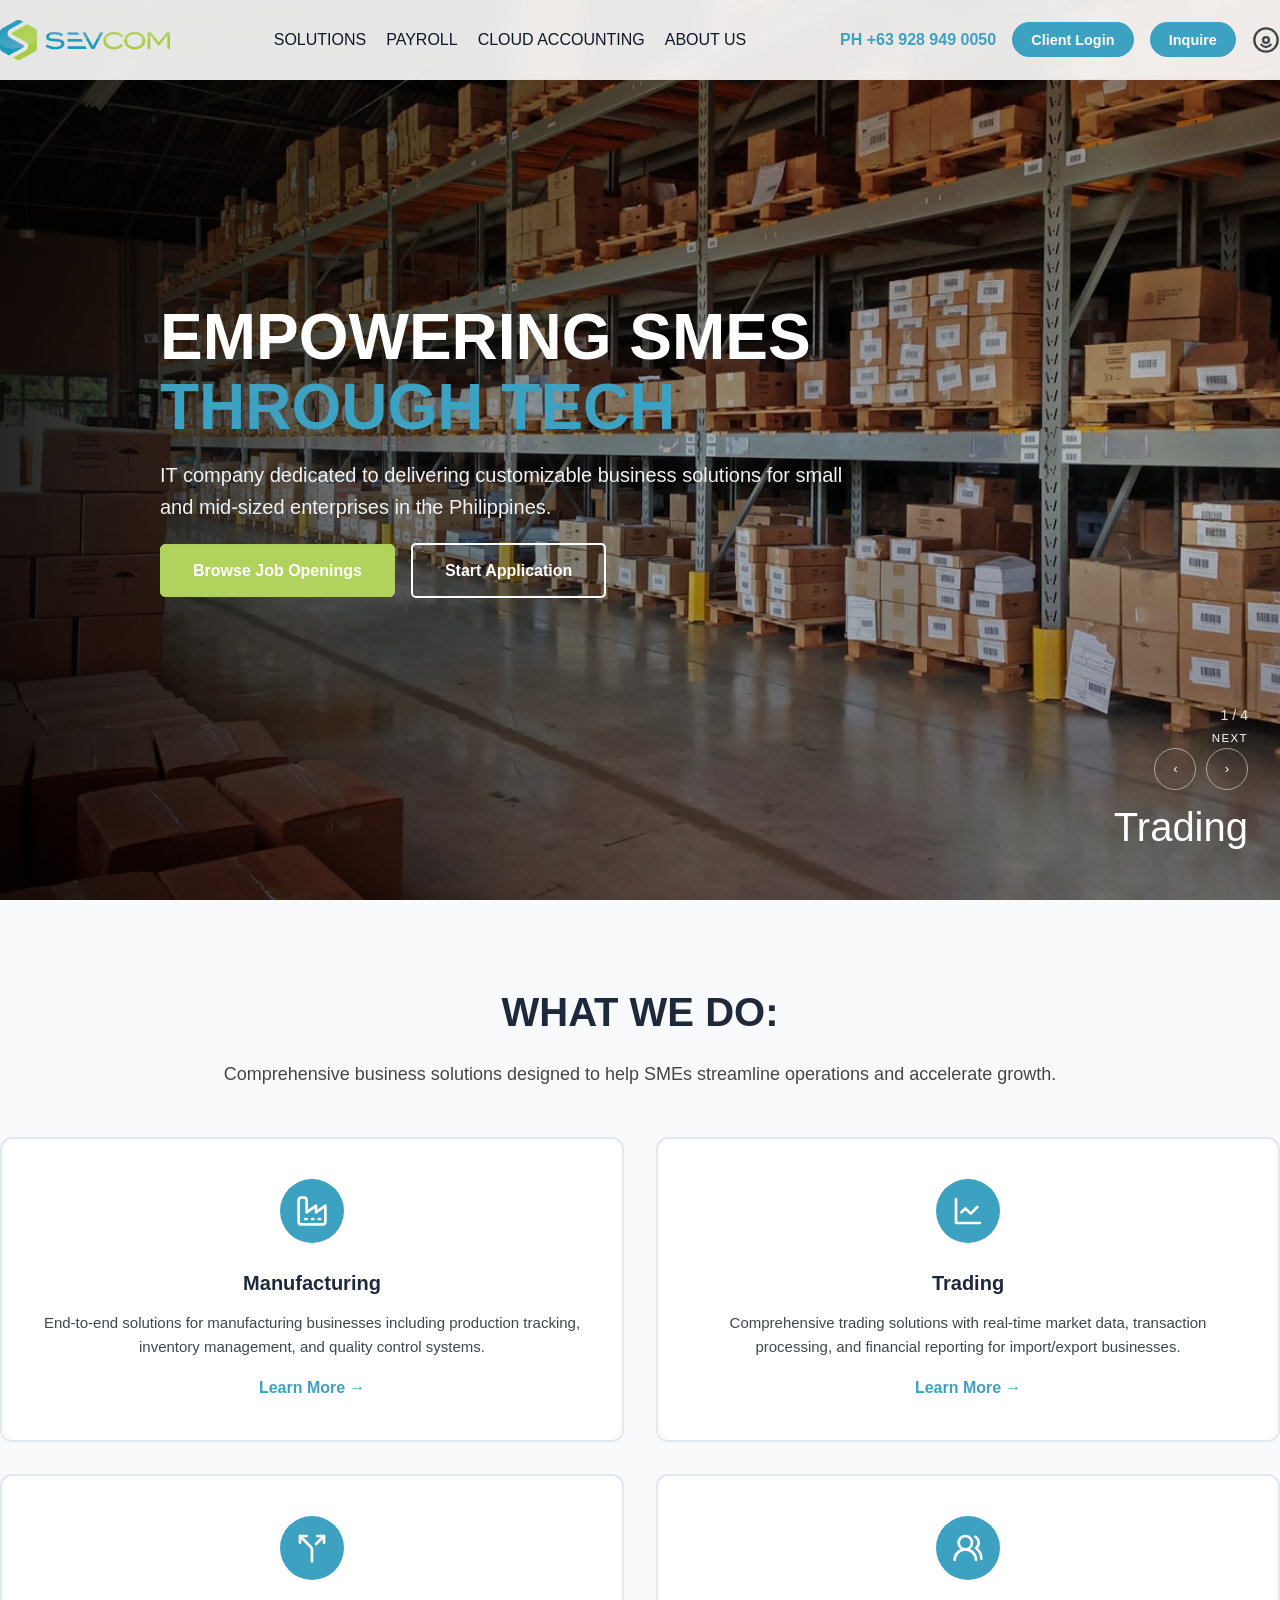
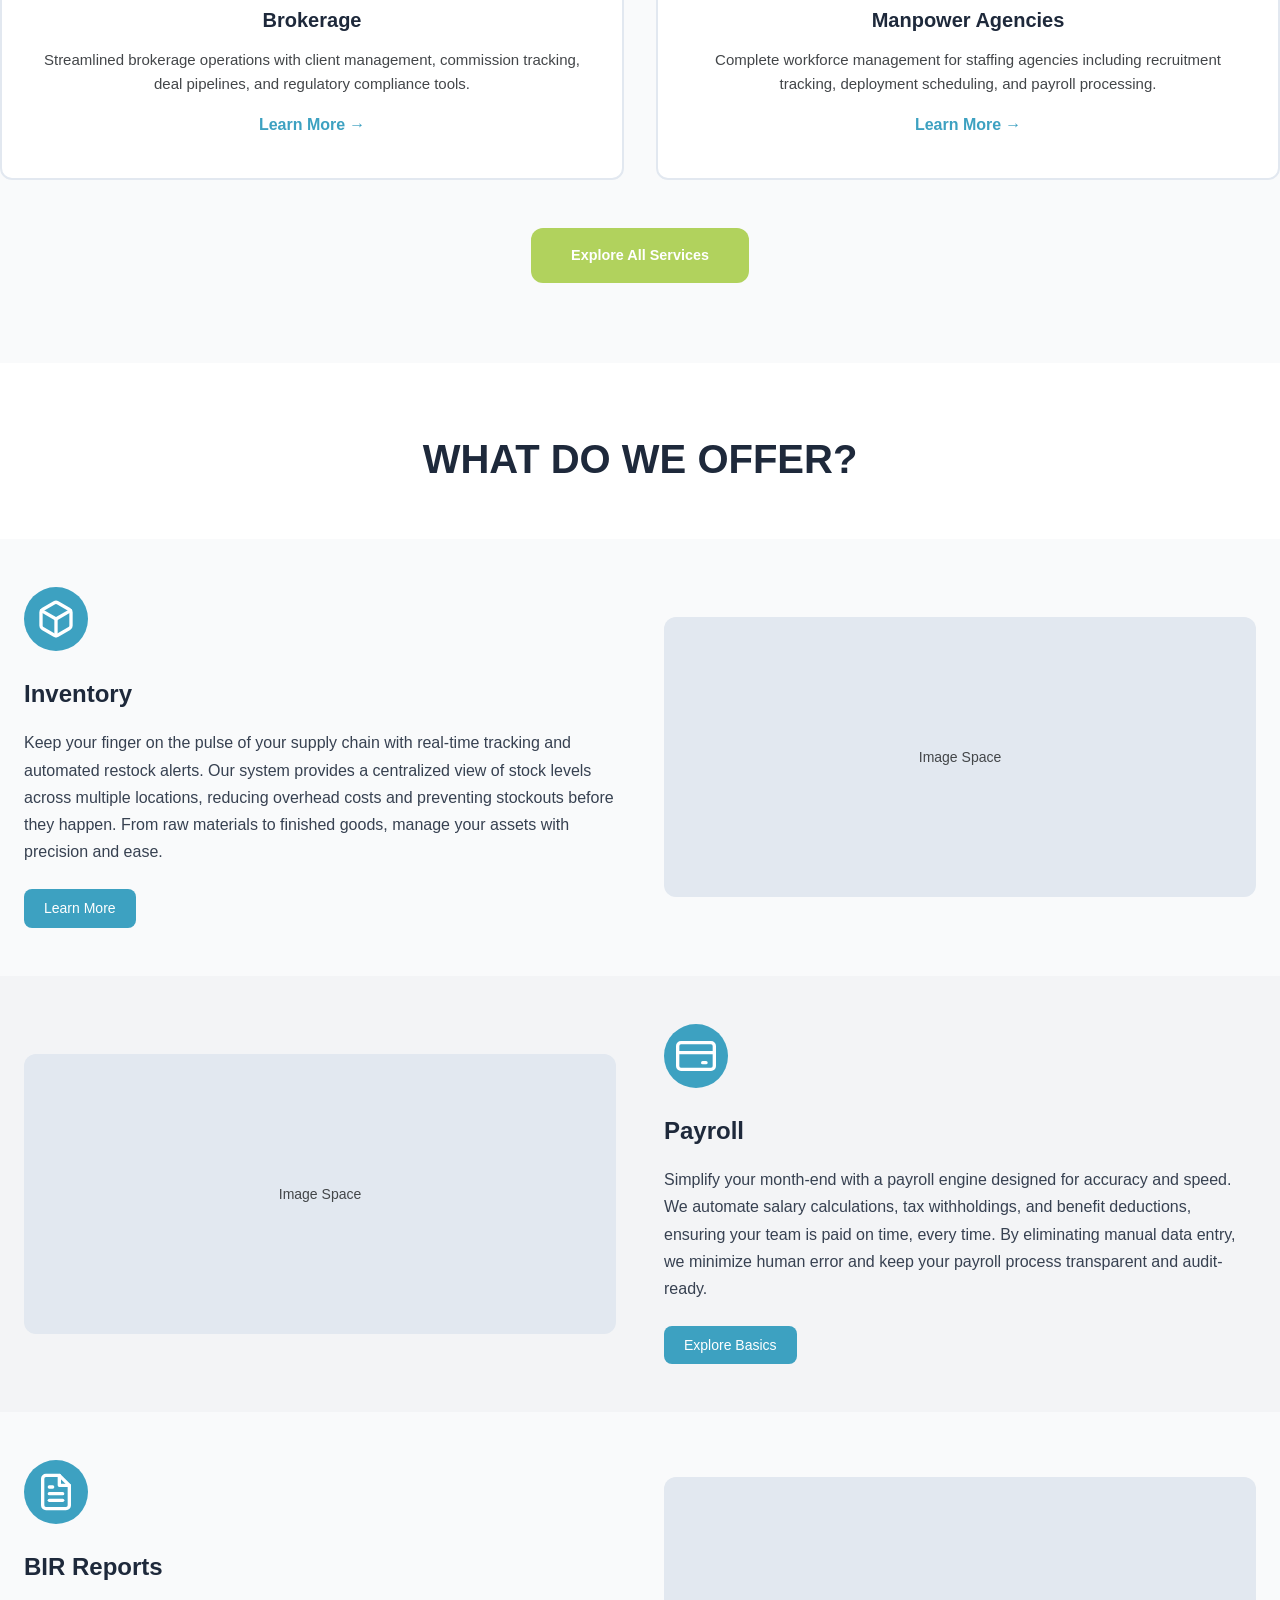
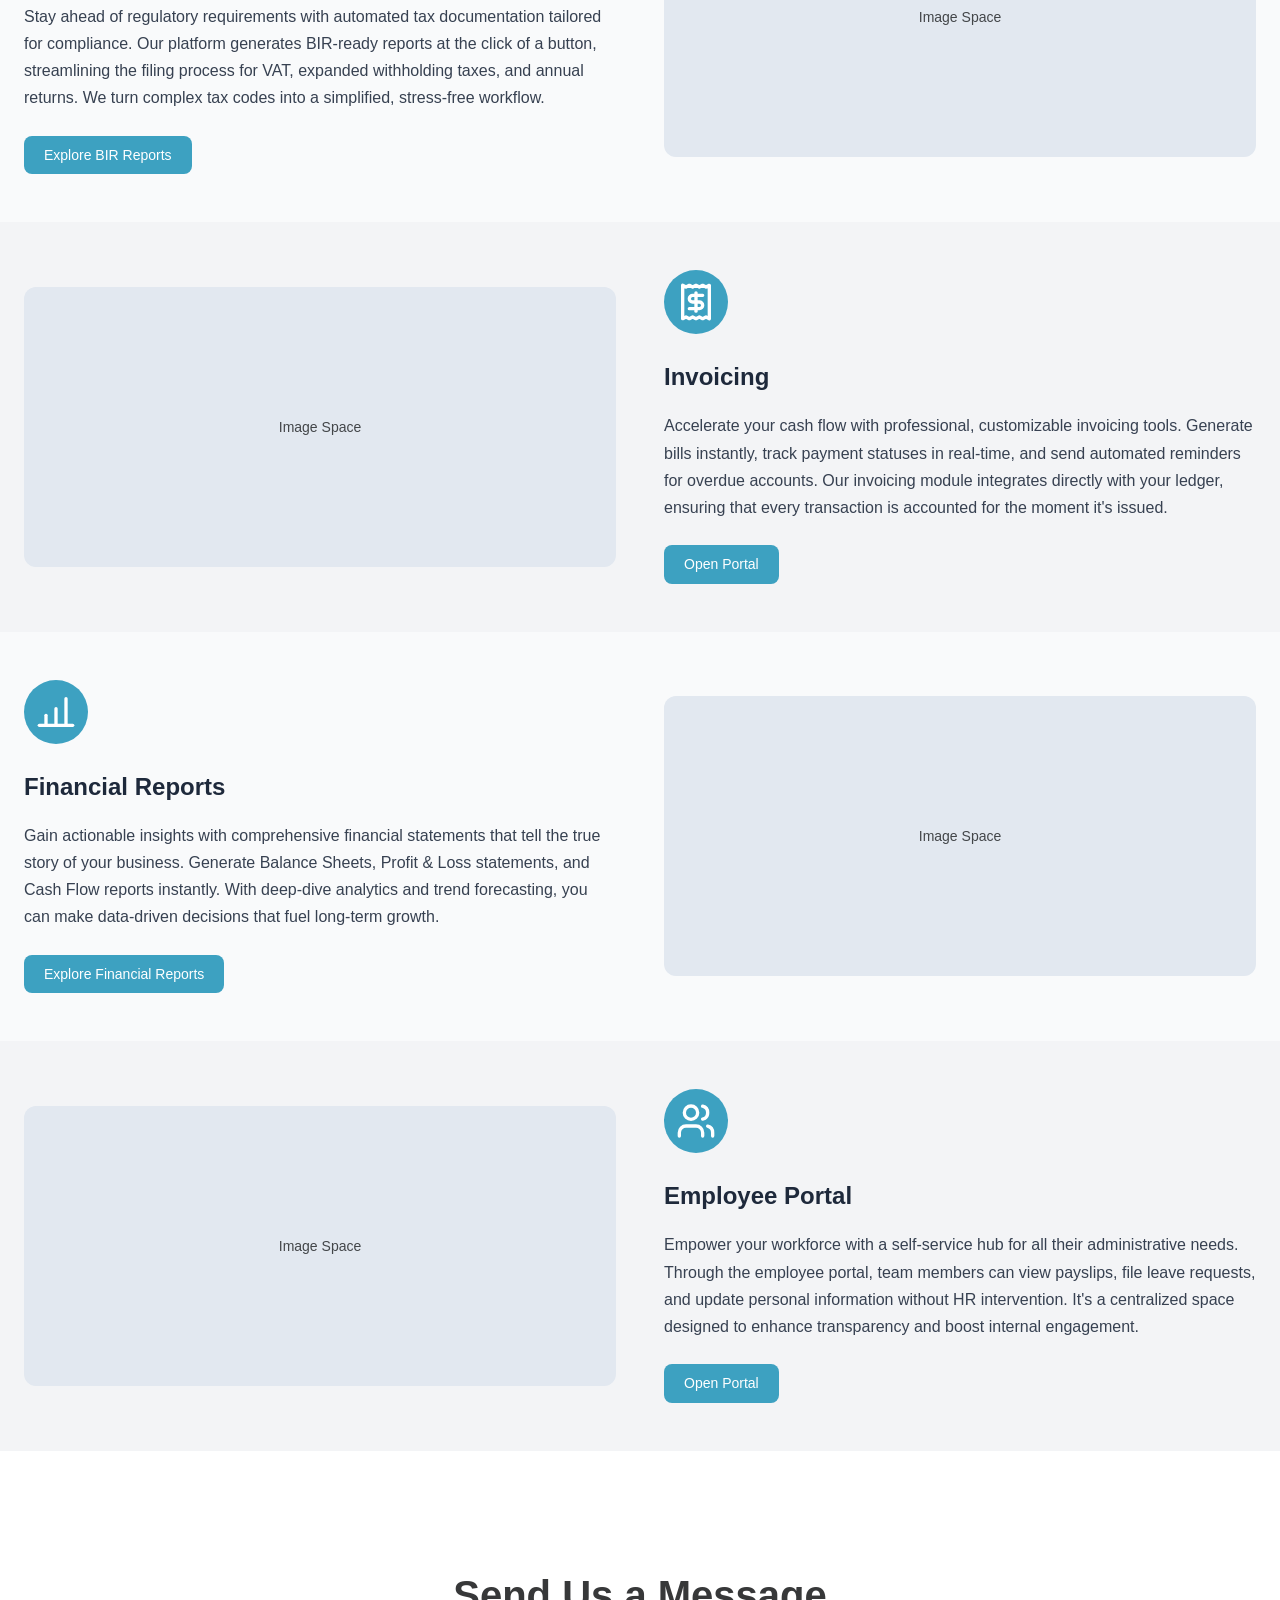
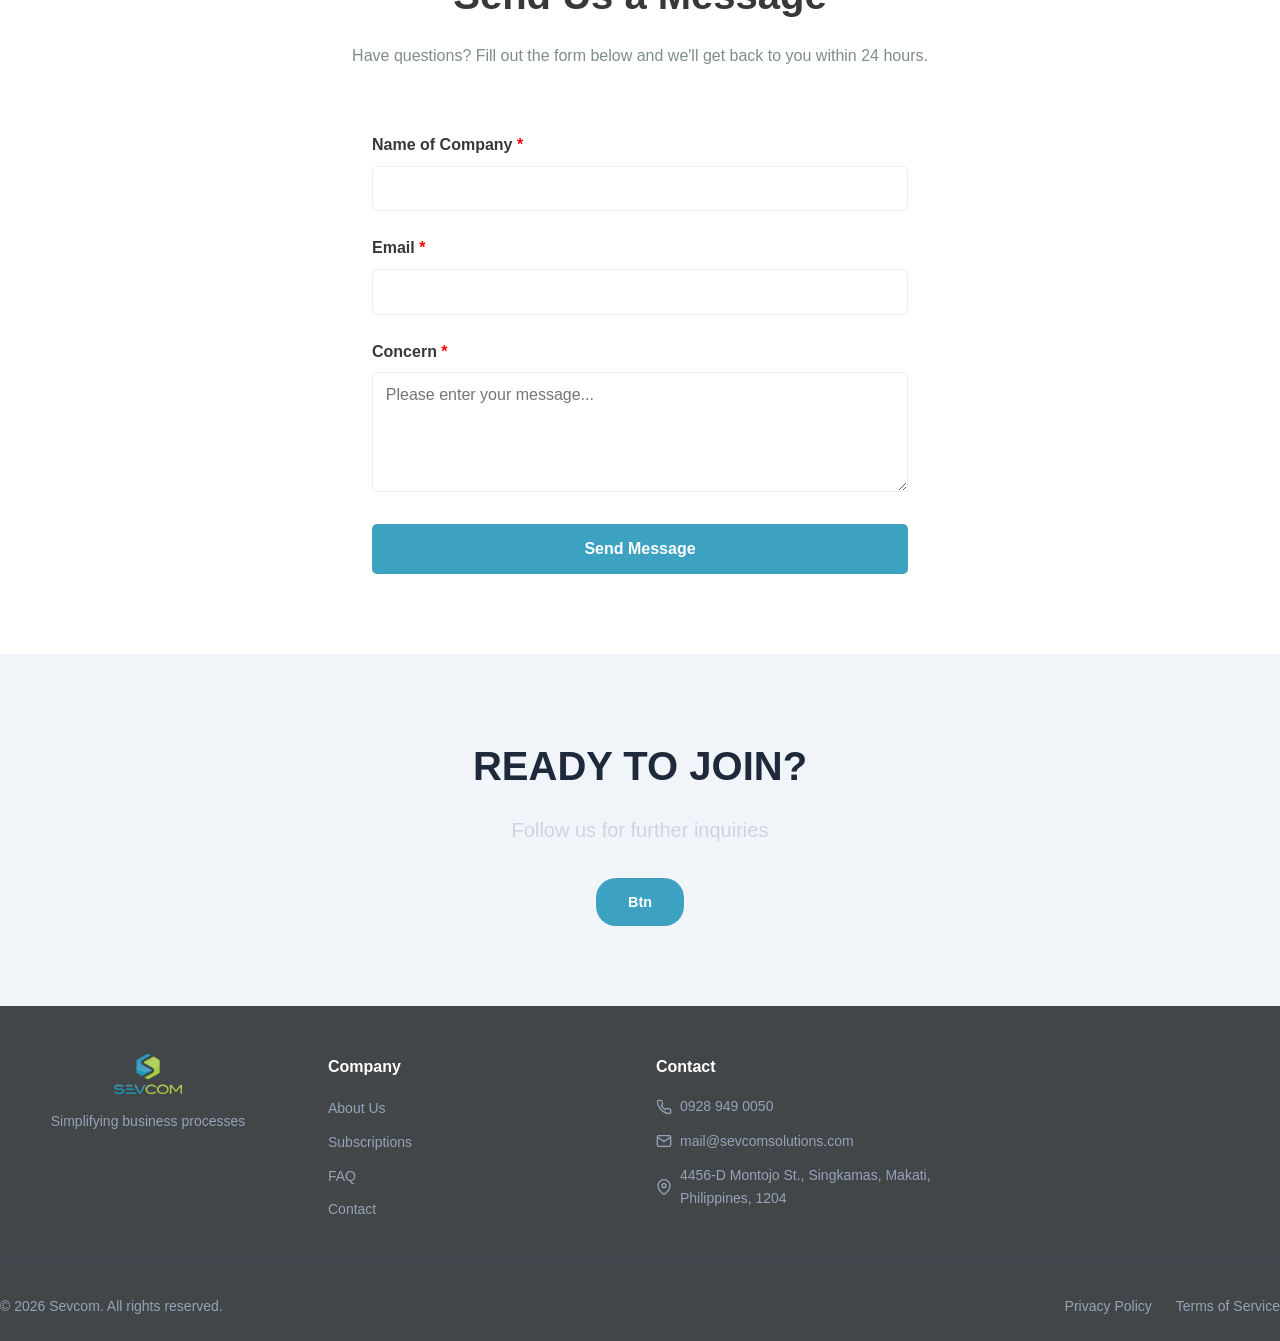
==== commit 43276d22: "Add files via upload" ====
--- a/docs/index.html
+++ b/docs/index.html
@@ -25,7 +25,7 @@
                 </button>
 
                 <button class="btn btn--primary">
-                    <a href="form.html">Inquire</a>
+                    <a href="#Form">Inquire</a>
                 </button>
 
                 <svg width="28" height="28" viewBox="0 0 24 24" fill="none" stroke="var(--color-text-light)" stroke-width="2" stroke-linecap="round" stroke-linejoin="round">
@@ -65,136 +65,302 @@
             <div class="next-headline_chg">Trading</div>
         </div>
     </header>
+
+    <!-- <section class="categories-preview">
+        <div class="container">
+            <h2 class="section-title-center">Industry</h2>
+            <p class="section-description-center">Test</p>
+
+            <div class="categories-grid">
+                <a href="###" class="category-card">
+                    <img src="https://images.unsplash.com/photo-1714068691210-073dc52c6c1d?crop=entropy&cs=tinysrgb&fit=max&fm=jpg&ixid=M3w3Nzg4Nzd8MHwxfHNlYXJjaHwxfHxkb2clMjBraWJibGUlMjBmb29kJTIwYm93bHxlbnwxfHx8fDE3NzI3ODkzMTd8MA&ixlib=rb-4.1.0&q=80&w=1080" alt="Dog Food" class="category-image">
+                    <div class="category-overlay">
+                        <h3>Sub-h3</h3>
+                        <span class="category-arrow">→</span>
+                    </div>
+                    <br>
+                </a>
+
+                <a href="###" class="category-card">
+                    <img src="https://images.unsplash.com/photo-1572097664187-7b183a6bda78?crop=entropy&cs=tinysrgb&fit=max&fm=jpg&ixid=M3w3Nzg4Nzd8MHwxfHNlYXJjaHwxfHxjYXQlMjBmb29kJTIwY2FuJTIwcGFja2FnaW5nfGVufDF8fHx8MTc3Mjc4OTMxN3ww&ixlib=rb-4.1.0&q=80&w=1080" alt="Cat Food" class="category-image">
+                    <div class="category-overlay">
+                        <h3>Sub-h3</h3>
+                        <span class="category-arrow">→</span>
+                    </div>
+                </a>
+
+                <a href="###" class="category-card">
+                    <img src="https://images.unsplash.com/photo-1670850756988-a1943aa0e554?crop=entropy&cs=tinysrgb&fit=max&fm=jpg&ixid=M3w3Nzg4Nzd8MHwxfHNlYXJjaHwxfHxwZXQlMjB2aXRhbWluJTIwc3VwcGxlbWVudHMlMjBib3R0bGV8ZW58MXx8fHwxNzcyNzg5MzE4fDA&ixlib=rb-4.1.0&q=80&w=1080" alt="Supplements" class="category-image">
+                    <div class="category-overlay">
+                        <h3>Sub-h3</h3>
+                        <span class="category-arrow">→</span>
+                    </div>
+                </a>
+
+                <a href="###" class="category-card">
+                    <img src="https://images.unsplash.com/photo-1584486233406-972d2ffda560?crop=entropy&cs=tinysrgb&fit=max&fm=jpg&ixid=M3w3Nzg4Nzd8MHwxfHNlYXJjaHwxfHxzdWJzY3JpcHRpb24lMjBib3glMjB1bmJveGluZ3xlbnwxfHx8fDE3NzI3ODg4NzR8MA&ixlib=rb-4.1.0&q=80&w=1080" alt="Starter Kits" class="category-image">
+                    <div class="category-overlay">
+                        <h3>Sub-h3</h3>
+                        <span class="category-arrow">→</span>
+                    </div>
+                </a>
+            </div>
+
+            <div class="text-center mt-4">
+                <a href="###" class="btn btn-primary">Button</a>
+            </div>
+        </div>
+    </section> -->
+
+<section class="offers-section">
+    <div class="container">
+        <div class="section-header-center">
+            <h2 class="section-title-center">What we do:</h2>
+            <p class="section-description-center">Comprehensive business solutions designed to help SMEs streamline operations and accelerate growth.</p>
+        </div>
+
+        <div class="offers-grid">
+            <div class="offer-card">
+                <div class="offer-icon">
+                    <svg width="32" height="32" viewBox="0 0 24 24" fill="none" stroke="currentColor" stroke-width="2" stroke-linecap="round" stroke-linejoin="round">
+                        <path d="M2 20a2 2 0 0 0 2 2h16a2 2 0 0 0 2-2V8l-7 5V8l-7 5V4a2 2 0 0 0-2-2H4a2 2 0 0 0-2 2Z"/>
+                        <path d="M17 18h1"/>
+                        <path d="M12 18h1"/>
+                        <path d="M7 18h1"/>
+                    </svg>
+                </div>
+                <h3 class="offer-title">Manufacturing</h3>
+                <p class="offer-description">End-to-end solutions for manufacturing businesses including production tracking, inventory management, and quality control systems.</p>
+                <a href="#" class="offer-link">Learn More <span class="offer-arrow">&rarr;</span></a>
+            </div>
+
+            <div class="offer-card">
+                <div class="offer-icon">
+                    <svg width="32" height="32" viewBox="0 0 24 24" fill="none" stroke="currentColor" stroke-width="2" stroke-linecap="round" stroke-linejoin="round">
+                        <path d="M3 3v18h18"/>
+                        <path d="m19 9-5 5-4-4-3 3"/>
+                    </svg>
+                </div>
+                <h3 class="offer-title">Trading</h3>
+                <p class="offer-description">Comprehensive trading solutions with real-time market data, transaction processing, and financial reporting for import/export businesses.</p>
+                <a href="#" class="offer-link">Learn More <span class="offer-arrow">&rarr;</span></a>
+            </div>
+
+            <div class="offer-card">
+                <div class="offer-icon">
+                    <svg width="32" height="32" viewBox="0 0 24 24" fill="none" stroke="currentColor" stroke-width="2" stroke-linecap="round" stroke-linejoin="round">
+                        <path d="M16 3h5v5"/>
+                        <path d="M8 3H3v5"/>
+                        <path d="M12 22v-8.3a4 4 0 0 0-1.172-2.872L3 3"/>
+                        <path d="m15 9 6-6"/>
+                    </svg>
+                </div>
+                <h3 class="offer-title">Brokerage</h3>
+                <p class="offer-description">Streamlined brokerage operations with client management, commission tracking, deal pipelines, and regulatory compliance tools.</p>
+                <a href="#" class="offer-link">Learn More <span class="offer-arrow">&rarr;</span></a>
+            </div>
+
+            <div class="offer-card">
+                <div class="offer-icon">
+                    <svg width="32" height="32" viewBox="0 0 24 24" fill="none" stroke="currentColor" stroke-width="2" stroke-linecap="round" stroke-linejoin="round">
+                        <path d="M18 21a8 8 0 0 0-16 0"/>
+                        <circle cx="10" cy="8" r="5"/>
+                        <path d="M22 20c0-3.37-2-6.5-4-8a5 5 0 0 0-.45-8.3"/>
+                    </svg>
+                </div>
+                <h3 class="offer-title">Manpower Agencies</h3>
+                <p class="offer-description">Complete workforce management for staffing agencies including recruitment tracking, deployment scheduling, and payroll processing.</p>
+                <a href="#" class="offer-link">Learn More <span class="offer-arrow">&rarr;</span></a>
+            </div>
+        </div>
+
+        <div class="offers-cta">
+            <a href="#" class="btn btn-cta">Explore All Services</a>
+        </div>
+    </div>
+</section>
         
-    <section class="feature-sections">
-        <div class="container">
-            <div class="feature-item">
-                <div class="feature-content">
-                    <div class="feature-icon">
-                        <svg width="40" height="40" viewBox="0 0 24 24" fill="none" stroke="currentColor" stroke-width="2">
-                            <path d="M16 21v-2a4 4 0 0 0-4-4H5a4 4 0 0 0-4 4v2"/>
-                            <circle cx="8.5" cy="7" r="4"/>
-                            <rect x="14" y="8" width="9" height="5" rx="1"/>
-                        </svg>
-                    </div>
-                    <h3>Register to our partners’ program</h3>
-                    <p>Once registered, you were assigned a code, take it down or memorize it, and do not forget to input when registering new company so that the system knows it is your client. Also, you should input your code when registering new partner.</p>
-                    <a href="#" class="btn-link">Learn More →</a>
-                </div>
-                <div class="feature-image">
-                    <div class="image-placeholder">
-                        <span>Image Space</span>
-                    </div>
-                </div>
-            </div>
-
-            <div class="feature-item reverse">
-                <div class="feature-content">
-                    <div class="feature-icon">
-                        <svg width="40" height="40" viewBox="0 0 24 24" fill="none" stroke="currentColor" stroke-width="2">
-                            <path d="M2 10L12 5L22 10L12 15L2 10Z"/>
-                            <path d="M6 12V17C6 17 9 20 12 20C15 20 18 17 18 17V12"/>
-                        </svg>
-                    </div>
-                    <h3>Learn the basics of Sevcom</h3>
-                    <p>Although it is not a must to learn the basic of Sevcom, knowing it gives you advantage as you would be able to introduce the system better and assist them before turning them to us for further help.</p>
-                    <a href="#" class="btn-link">Explore Basics →</a>
-                </div>
-                <div class="feature-image">
-                    <div class="image-placeholder">
-                        <span>Image Space</span>
-                    </div>
-                </div>
-            </div>
-
-            <div class="feature-item">
-                <div class="feature-content">
-                    <div class="feature-icon">
-                        <svg width="40" height="40" viewBox="0 0 24 24" fill="none" stroke="currentColor" stroke-width="2">
-                            <path d="M17 21v-2a4 4 0 0 0-4-4H5a4 4 0 0 0-4 4v2"/>
-                            <circle cx="9" cy="7" r="4"/>
-                            <path d="M23 21v-2a4 4 0 0 0-3-3.87"/>
-                            <path d="M16 3.13a4 4 0 0 1 0 7.75"/>
-                        </svg>
-                    </div>
-                    <h3>Refer Sevcom to anyone</h3>
-                    <p>You get a lifetime monthly commission on the paid subscriptions of the company you referred. If you have no direct connection to a company, you can still earn a lifetime overriding commission by referring Sevcom to your friends.</p>
-                    <a href="#" class="btn-link">Start Referring →</a>
-                </div>
-                <div class="feature-image">
-                    <div class="image-placeholder">
-                        <span>Image Space</span>
-                    </div>
-                </div>
-            </div>
-
-            <div class="feature-item reverse">
-                <div class="feature-content">
-                    <div class="feature-icon">
-                        <svg width="40" height="40" viewBox="0 0 24 24" fill="none" stroke="currentColor" stroke-width="2">
-                            <rect x="3" y="3" width="18" height="18" rx="2"/>
-                            <path d="M7 16V12M12 16V8M17 16V14M3 10H21"/>
-                        </svg>
-                    </div>
-                    <h3>Track your commission real-time</h3>
-                    <p>The partners portal is integrated to our main system so you can track your commission, newly registered client or partner real-time from any device.</p>
-                    <a href="#" class="btn-link">Open Portal →</a>
-                </div>
-                <div class="feature-image">
-                    <div class="image-placeholder">
-                        <span>Image Space</span>
-                    </div>
-                </div>
-            </div>
-        </div>
-    </section>
+ <section class="feature-sections-ver2">
+    <div class="container">
+        <div class="section-header-center">
+            <h2 class="section-title-center">What do we offer?</h2>
+        </div>
         
-        <section class="categories-preview">
-            <div class="container">
-                <h2 class="section-title-center">Industry</h2>
-                <p class="section-description-center">Test</p>
-
-                <div class="categories-grid">
-                    <a href="###" class="category-card">
-                        <img src="https://images.unsplash.com/photo-1714068691210-073dc52c6c1d?crop=entropy&cs=tinysrgb&fit=max&fm=jpg&ixid=M3w3Nzg4Nzd8MHwxfHNlYXJjaHwxfHxkb2clMjBraWJibGUlMjBmb29kJTIwYm93bHxlbnwxfHx8fDE3NzI3ODkzMTd8MA&ixlib=rb-4.1.0&q=80&w=1080" alt="Dog Food" class="category-image">
-                        <div class="category-overlay">
-                            <h3>Sub-h3</h3>
-                            <span class="category-arrow">→</span>
-                        </div>
-                    </a>
-
-                    <a href="###" class="category-card">
-                        <img src="https://images.unsplash.com/photo-1572097664187-7b183a6bda78?crop=entropy&cs=tinysrgb&fit=max&fm=jpg&ixid=M3w3Nzg4Nzd8MHwxfHNlYXJjaHwxfHxjYXQlMjBmb29kJTIwY2FuJTIwcGFja2FnaW5nfGVufDF8fHx8MTc3Mjc4OTMxN3ww&ixlib=rb-4.1.0&q=80&w=1080" alt="Cat Food" class="category-image">
-                        <div class="category-overlay">
-                            <h3>Sub-h3</h3>
-                            <span class="category-arrow">→</span>
-                        </div>
-                    </a>
-
-                    <a href="###" class="category-card">
-                        <img src="https://images.unsplash.com/photo-1670850756988-a1943aa0e554?crop=entropy&cs=tinysrgb&fit=max&fm=jpg&ixid=M3w3Nzg4Nzd8MHwxfHNlYXJjaHwxfHxwZXQlMjB2aXRhbWluJTIwc3VwcGxlbWVudHMlMjBib3R0bGV8ZW58MXx8fHwxNzcyNzg5MzE4fDA&ixlib=rb-4.1.0&q=80&w=1080" alt="Supplements" class="category-image">
-                        <div class="category-overlay">
-                            <h3>Sub-h3</h3>
-                            <span class="category-arrow">→</span>
-                        </div>
-                    </a>
-
-                    <a href="###" class="category-card">
-                        <img src="https://images.unsplash.com/photo-1584486233406-972d2ffda560?crop=entropy&cs=tinysrgb&fit=max&fm=jpg&ixid=M3w3Nzg4Nzd8MHwxfHNlYXJjaHwxfHxzdWJzY3JpcHRpb24lMjBib3glMjB1bmJveGluZ3xlbnwxfHx8fDE3NzI3ODg4NzR8MA&ixlib=rb-4.1.0&q=80&w=1080" alt="Starter Kits" class="category-image">
-                        <div class="category-overlay">
-                            <h3>Sub-h3</h3>
-                            <span class="category-arrow">→</span>
-                        </div>
-                    </a>
-                </div>
-
-                <div class="text-center mt-4">
-                    <a href="###" class="btn btn-primary">Button</a>
-                </div>
+        <div class="feature-item-ver2 feature-bg-1">
+            <div class="feature-content-ver2">
+                <div class="feature-icon-ver2">
+                    <svg width="40" height="40" viewBox="0 0 24 24" fill="none" stroke="currentColor" stroke-width="2" stroke-linecap="round" stroke-linejoin="round">
+                        <path d="M21 8a2 2 0 0 0-1-1.73l-7-4a2 2 0 0 0-2 0l-7 4A2 2 0 0 0 3 8v8a2 2 0 0 0 1 1.73l7 4a2 2 0 0 0 2 0l7-4A2 2 0 0 0 21 16Z"/>
+                        <path d="m3.3 7 8.7 5 8.7-5"/>
+                        <path d="M12 22V12"/>
+                    </svg>
+                </div>
+                <h3 class="feature-title-ver2">Inventory</h3>
+                <p class="feature-description-ver2">Keep your finger on the pulse of your supply chain with real-time tracking and automated restock alerts. Our system provides a centralized view of stock levels across multiple locations, reducing overhead costs and preventing stockouts before they happen. From raw materials to finished goods, manage your assets with precision and ease.</p>
+                <a href="#" class="btn-feature-ver2">Learn More</a>
+            </div>
+            <div class="feature-image-ver2">
+                <div class="image-placeholder-ver2">
+                    <span>Image Space</span>
+                </div>
+            </div>
+        </div>
+
+        <div class="feature-item-ver2 feature-item-reverse-ver2 feature-bg-2">
+            <div class="feature-content-ver2">
+                <div class="feature-icon-ver2">
+                    <svg width="40" height="40" viewBox="0 0 24 24" fill="none" stroke="currentColor" stroke-width="2" stroke-linecap="round" stroke-linejoin="round">
+                        <rect x="1" y="4" width="22" height="16" rx="2" ry="2"/>
+                        <line x1="1" y1="10" x2="23" y2="10"/>
+                        <path d="M16 16h2"/>
+                    </svg>
+                </div>
+                <h3 class="feature-title-ver2">Payroll</h3>
+                <p class="feature-description-ver2">Simplify your month-end with a payroll engine designed for accuracy and speed. We automate salary calculations, tax withholdings, and benefit deductions, ensuring your team is paid on time, every time. By eliminating manual data entry, we minimize human error and keep your payroll process transparent and audit-ready.</p>
+                <a href="#" class="btn-feature-ver2">Explore Basics</a>
+            </div>
+            <div class="feature-image-ver2">
+                <div class="image-placeholder-ver2">
+                    <span>Image Space</span>
+                </div>
+            </div>
+        </div>
+
+        <div class="feature-item-ver2 feature-bg-3">
+            <div class="feature-content-ver2">
+                <div class="feature-icon-ver2">
+                    <svg width="40" height="40" viewBox="0 0 24 24" fill="none" stroke="currentColor" stroke-width="2" stroke-linecap="round" stroke-linejoin="round">
+                        <path d="M14 2H6a2 2 0 0 0-2 2v16a2 2 0 0 0 2 2h12a2 2 0 0 0 2-2V8z"/>
+                        <polyline points="14 2 14 8 20 8"/>
+                        <line x1="16" y1="13" x2="8" y2="13"/>
+                        <line x1="16" y1="17" x2="8" y2="17"/>
+                        <polyline points="10 9 9 9 8 9"/>
+                    </svg>
+                </div>
+                <h3 class="feature-title-ver2">BIR Reports</h3>
+                <p class="feature-description-ver2">Stay ahead of regulatory requirements with automated tax documentation tailored for compliance. Our platform generates BIR-ready reports at the click of a button, streamlining the filing process for VAT, expanded withholding taxes, and annual returns. We turn complex tax codes into a simplified, stress-free workflow.</p>
+                <a href="#" class="btn-feature-ver2">Explore BIR Reports</a>
+            </div>
+            <div class="feature-image-ver2">
+                <div class="image-placeholder-ver2">
+                    <span>Image Space</span>
+                </div>
+            </div>
+        </div>
+
+        <div class="feature-item-ver2 feature-item-reverse-ver2 feature-bg-4">
+            <div class="feature-content-ver2">
+                <div class="feature-icon-ver2">
+                    <svg width="40" height="40" viewBox="0 0 24 24" fill="none" stroke="currentColor" stroke-width="2" stroke-linecap="round" stroke-linejoin="round">
+                        <path d="M4 2v20l2-1 2 1 2-1 2 1 2-1 2 1 2-1 2 1V2l-2 1-2-1-2 1-2-1-2 1-2-1-2 1Z"/>
+                        <path d="M16 8h-6a2 2 0 1 0 0 4h4a2 2 0 1 1 0 4H8"/>
+                        <path d="M12 17.5v-11"/>
+                    </svg>
+                </div>
+                <h3 class="feature-title-ver2">Invoicing</h3>
+                <p class="feature-description-ver2">Accelerate your cash flow with professional, customizable invoicing tools. Generate bills instantly, track payment statuses in real-time, and send automated reminders for overdue accounts. Our invoicing module integrates directly with your ledger, ensuring that every transaction is accounted for the moment it's issued.</p>
+                <a href="#" class="btn-feature-ver2">Open Portal</a>
+            </div>
+            <div class="feature-image-ver2">
+                <div class="image-placeholder-ver2">
+                    <span>Image Space</span>
+                </div>
+            </div>
+        </div>
+
+        <div class="feature-item-ver2 feature-bg-5">
+            <div class="feature-content-ver2">
+                <div class="feature-icon-ver2">
+                    <svg width="40" height="40" viewBox="0 0 24 24" fill="none" stroke="currentColor" stroke-width="2" stroke-linecap="round" stroke-linejoin="round">
+                        <line x1="12" y1="20" x2="12" y2="10"/>
+                        <line x1="18" y1="20" x2="18" y2="4"/>
+                        <line x1="6" y1="20" x2="6" y2="14"/>
+                        <path d="M2 20h20"/>
+                    </svg>
+                </div>
+                <h3 class="feature-title-ver2">Financial Reports</h3>
+                <p class="feature-description-ver2">Gain actionable insights with comprehensive financial statements that tell the true story of your business. Generate Balance Sheets, Profit & Loss statements, and Cash Flow reports instantly. With deep-dive analytics and trend forecasting, you can make data-driven decisions that fuel long-term growth.</p>
+                <a href="#" class="btn-feature-ver2">Explore Financial Reports</a>
+            </div>
+            <div class="feature-image-ver2">
+                <div class="image-placeholder-ver2">
+                    <span>Image Space</span>
+                </div>
+            </div>
+        </div>
+
+        <div class="feature-item-ver2 feature-item-reverse-ver2 feature-bg-6">
+            <div class="feature-content-ver2">
+                <div class="feature-icon-ver2">
+                    <svg width="40" height="40" viewBox="0 0 24 24" fill="none" stroke="currentColor" stroke-width="2" stroke-linecap="round" stroke-linejoin="round">
+                        <path d="M16 21v-2a4 4 0 0 0-4-4H6a4 4 0 0 0-4 4v2"/>
+                        <circle cx="9" cy="7" r="4"/>
+                        <path d="M22 21v-2a4 4 0 0 0-3-3.87"/>
+                        <path d="M16 3.13a4 4 0 0 1 0 7.75"/>
+                    </svg>
+                </div>
+                <h3 class="feature-title-ver2">Employee Portal</h3>
+                <p class="feature-description-ver2">Empower your workforce with a self-service hub for all their administrative needs. Through the employee portal, team members can view payslips, file leave requests, and update personal information without HR intervention. It's a centralized space designed to enhance transparency and boost internal engagement.</p>
+                <a href="#" class="btn-feature-ver2">Open Portal</a>
+            </div>
+            <div class="feature-image-ver2">
+                <div class="image-placeholder-ver2">
+                    <span>Image Space</span>
+                </div>
+            </div>
+        </div>
+        
+    </div>
+</section>
+        
+        <section class="content-section-form" style="background: var(--light-bg);" id="Form">
+            <div class="container-form-ver2">
+                <h2>Send Us a Message</h2>
+                <p style="text-align: center; color: var(--text-light); margin-bottom: 2rem;">
+                    Have questions? Fill out the form below and we'll get back to you within 24 hours.
+                </p>
+
+                <form action="https://formsubmit.co/e4c06ba6df15ddd226b9783f4993ca73" method="POST"
+                class="form-style">
+                    <div class="form-group-form">
+                        <label for="name">Name of Company <span class="required">*</span></label>
+                        <input type="text" id="name" name="name" required="">
+                    </div>
+
+                    <div class="form-group-form">
+                        <label for="email">Email <span class="required">*</span></label>
+                        <input type="email" id="email" name="email" required="">
+                    </div>
+
+                    <!-- <div class="form-group-form">
+                        <label for="phone">Phone Number</label>
+                        <input type="tel" id="phone" name="phone">
+                    </div> -->
+
+                    <!-- <div class="form-group-form">
+                        <label for="subject">Subject *</label>
+                        <select id="subject" name="subject" required="">
+                            <option value="">Select a subject...</option>
+                            <option value="employment">Employment Inquiry</option>
+                            <option value="employer">Employer Inquiry</option>
+                            <option value="support">Deployment Support</option>
+                            <option value="general">General Inquiry</option>
+                            <option value="other">Other</option>
+                        </select>
+                    </div> -->
+
+                    <div class="form-group-form">
+                        <label for="message">Concern <span class="required">*</span></label>
+                        <textarea id="message" name="message" placeholder="Please enter your message..." required=""></textarea>
+                    </div>
+
+                    <button type="submit" class="btn-form btn-primary-form" style="width: 100%; padding: 1rem;">
+                        Send Message
+                    </button>
+                </form>
             </div>
         </section>
 
-        
         <section class="cta-banner">
             <div class="container">
                 <div class="cta-banner-content">
--- a/docs/styles/style.css
+++ b/docs/styles/style.css
@@ -34,6 +34,12 @@
         --border-radius-lg: 0.75rem;
         --border-radius-nav: 0.2rem;
         --transition: 0.2s ease;
+        --color-dark: #0F172A;
+        --color-slate: #475569;
+        --white: #FFFFFF;
+        --bg-light: #F8FAFC;
+        --transition-cell: 0.4s cubic-bezier(0.4, 0, 0.2, 1);
+        --font-main: 'Segoe UI', Roboto, Helvetica, Arial, sans-serif;
     }
 
     * {
@@ -743,6 +749,7 @@
     text-align: center;
     color: #1e293b;
     margin-bottom: 1rem;
+    text-transform: uppercase;
 }
 
 .section-description {
@@ -3151,16 +3158,16 @@
         /* =========================================
            1. VARIABLES & RESET
            ========================================= */
-        :root {
-            --color-primary: #3DA1C1;   /* Sevcom Blue */
-            --color-secondary: #B1D25D; /* Sevcom Green */
+        /* :root {
+            --color-primary: #3DA1C1;
+            --color-secondary: #B1D25D;
             --color-dark: #0F172A;
             --color-slate: #475569;
             --white: #FFFFFF;
             --bg-light: #F8FAFC;
             --transition: all 0.4s cubic-bezier(0.4, 0, 0.2, 1);
             --font-main: 'Segoe UI', Roboto, Helvetica, Arial, sans-serif;
-        }
+        } */
 
         * { margin: 0; padding: 0; box-sizing: border-box; }
 
@@ -3274,6 +3281,24 @@
     padding: 40px 20px;
 }
 
+.container-form-ver2 {
+    max-width: 1200px;
+    margin: 0 auto;
+    /* padding: 40px 20px; */
+}
+
+.form-style {
+    max-width: 600px; 
+    margin: 0 auto; 
+    background: white; 
+    padding: 2rem; 
+    border-radius: 8px;
+}
+
+.required {
+    color: red;
+}
+
 /* Typography */
 .content-section-form h2 {
     font-size: 2.5rem;
@@ -3343,4 +3368,356 @@
     transform: translateY(-2px);
     box-shadow: 0 5px 15px rgba(0,0,0,0.2);
 }
-/* End Form */+/* End Form */
+
+/* =========================================
+   3. NEW CLASSES - WHAT WE OFFER SECTION
+   ========================================= */
+
+/* =========================================
+   WHAT WE OFFER SECTION - NEW CLASSES
+   =========================================
+   
+   REUSED EXISTING CLASSES:
+   - .container
+   - .section-title-center
+   - .section-description-center
+   - .btn
+   
+   NEW CLASSES ADDED:
+   - .offers-section
+   - .offers-grid (MODIFIED: 2-column layout)
+   - .offer-card
+   - .offer-icon
+   - .offer-title
+   - .offer-description
+   - .offer-link
+   - .offer-arrow
+   - .offers-cta
+   - .btn-cta
+   
+   ========================================= */
+
+/* NEW: Section Wrapper */
+.offers-section {
+    padding: 5rem 0;
+    background-color: var(--color-bg);
+}
+
+/* NEW: Section Header Center (if not already exists) */
+.section-header-center {
+    text-align: center;
+    margin-bottom: 3rem;
+}
+
+/* NEW/MODIFIED: Offerings Grid - 2 columns responsive (changed from 3 columns) */
+.offers-grid {
+    display: grid;
+    grid-template-columns: repeat(1, 1fr);
+    gap: 2rem;
+}
+
+@media (min-width: 640px) {
+    .offers-grid {
+        grid-template-columns: repeat(2, 1fr);
+    }
+}
+
+/* NEW: Offer Card */
+.offer-card {
+    background: white;
+    border: 2px solid var(--color-border);
+    border-radius: var(--border-radius-lg);
+    padding: 2.5rem;
+    text-align: center;
+    transition: all var(--transition-cell);
+}
+
+.offer-card:hover {
+    border-color: var(--color-primary);
+    transform: translateY(-4px);
+    box-shadow: 0 10px 15px -3px rgba(0, 0, 0, 0.1);
+}
+
+/* NEW: Offer Icon */
+.offer-icon {
+    width: 4rem;
+    height: 4rem;
+    background: var(--color-primary);
+    border-radius: 50%;
+    display: flex;
+    align-items: center;
+    justify-content: center;
+    margin: 0 auto 1.5rem;
+}
+
+.offer-icon svg {
+    width: 2rem;
+    height: 2rem;
+    stroke: white;
+}
+
+/* NEW: Offer Title */
+.offer-title {
+    font-size: 1.25rem;
+    font-weight: 600;
+    color: #1e293b;
+    margin-bottom: 0.75rem;
+}
+
+/* NEW: Offer Description */
+.offer-description {
+    color: var(--color-text-light);
+    margin-bottom: 1rem;
+    line-height: 1.6;
+    font-size: 0.9375rem;
+}
+
+/* NEW: Offer Link */
+.offer-link {
+    display: inline-flex;
+    align-items: center;
+    color: var(--color-primary);
+    font-weight: 600;
+    text-decoration: none;
+    transition: all var(--transition-cell);
+}
+
+.offer-link:hover {
+    text-decoration: underline;
+}
+
+/* NEW: Offer Arrow (animated on hover) */
+.offer-arrow {
+    margin-left: 0.25rem;
+    transition: margin-left var(--transition-cell);
+}
+
+.offer-card:hover .offer-arrow {
+    margin-left: 0.5rem;
+}
+
+/* NEW: Offers CTA Wrapper */
+.offers-cta {
+    margin-top: 3rem;
+    text-align: center;
+}
+
+/* NEW: CTA Button (uses secondary color) */
+.btn-cta {
+    background: var(--color-secondary);
+    color: white;
+    padding: 1rem 2.5rem;
+    font-weight: 600;
+    display: inline-flex;
+    align-items: center;
+    justify-content: center;
+    border-radius: var(--border-radius-lg);
+    text-decoration: none;
+    transition: all var(--transition-cell);
+}
+
+.btn-cta:hover {
+    background: white;
+    color: #1e293b;
+    transform: translateY(-2px);
+    box-shadow: 0 5px 15px rgba(0, 0, 0, 0.15);
+}
+/* End what we offer section */
+
+/* Version 2 */
+/* =========================================
+   FEATURE SECTIONS VER2 - REVISED CLASSES
+   =========================================
+   
+   CHANGES FROM ORIGINAL:
+   - Compressed side padding
+   - Darker paragraph text
+   - "Learn More" as smaller button
+   - Unique subtle backgrounds per feature-item
+   
+   ========================================= */
+
+/* -----------------------------------------
+   CLASS: .feature-sections-ver2
+   TYPE: NEW (ver2)
+   DESCRIPTION: Section wrapper
+   ----------------------------------------- */
+.feature-sections-ver2 {
+    padding: 4rem 0;
+}
+
+/* -----------------------------------------
+   CLASS: .feature-item-ver2
+   TYPE: NEW (ver2)
+   DESCRIPTION: Feature row with compressed side padding
+   CHANGE: Reduced padding from 3rem to 1.5rem on sides
+   ----------------------------------------- */
+.feature-item-ver2 {
+    display: flex;
+    align-items: center;
+    gap: 3rem;
+    padding: 3rem 1.5rem;
+    margin-bottom: 0; /* CHANGED: Removed margin, backgrounds touch */
+}
+
+/* -----------------------------------------
+   CLASS: .feature-item-reverse-ver2
+   TYPE: NEW (ver2)
+   DESCRIPTION: Reverses flex direction for alternating layout
+   ----------------------------------------- */
+.feature-item-reverse-ver2 {
+    flex-direction: row-reverse;
+}
+
+/* -----------------------------------------
+   CLASSES: .feature-bg-1 to .feature-bg-6
+   TYPE: NEW (ver2)
+   DESCRIPTION: Unique subtle backgrounds for each feature-item
+   ----------------------------------------- */
+.feature-bg-1 {
+    background-color: #f9fafb; /* Gray 50 */
+}
+
+.feature-bg-2 {
+    background-color: #f3f4f6; /* Gray 100 */
+}
+
+.feature-bg-3 {
+    background-color: #f9fafb; /* Gray 50 */
+}
+
+.feature-bg-4 {
+    background-color: #f3f4f6; /* Gray 100 */
+}
+
+.feature-bg-5 {
+    background-color: #f9fafb; /* Gray 50 */
+}
+
+.feature-bg-6 {
+    background-color: #f3f4f6; /* Gray 100 */
+}
+
+/* -----------------------------------------
+   CLASS: .feature-content-ver2
+   TYPE: NEW (ver2)
+   DESCRIPTION: Content container
+   ----------------------------------------- */
+.feature-content-ver2 {
+    flex: 1;
+}
+
+/* -----------------------------------------
+   CLASS: .feature-icon-ver2
+   TYPE: NEW (ver2)
+   DESCRIPTION: Icon container with primary background
+   ----------------------------------------- */
+.feature-icon-ver2 {
+    width: 4rem;
+    height: 4rem;
+    background: var(--color-primary);
+    border-radius: 50%;
+    display: flex;
+    align-items: center;
+    justify-content: center;
+    margin-bottom: 1.5rem;
+}
+
+.feature-icon-ver2 svg {
+    stroke: white;
+}
+
+/* -----------------------------------------
+   CLASS: .feature-title-ver2
+   TYPE: NEW (ver2)
+   DESCRIPTION: Feature heading
+   ----------------------------------------- */
+.feature-title-ver2 {
+    font-size: 1.5rem;
+    font-weight: 600;
+    color: #1e293b;
+    margin-bottom: 1rem;
+}
+
+/* -----------------------------------------
+   CLASS: .feature-description-ver2
+   TYPE: NEW (ver2)
+   DESCRIPTION: Paragraph text with darker color
+   CHANGE: Color changed from --color-text-light to #374151 (darker)
+   ----------------------------------------- */
+.feature-description-ver2 {
+    color: #374151; /* DARKER: was var(--color-text-light) / #64748b */
+    line-height: 1.7;
+    font-size: 1rem;
+    margin-bottom: 1.5rem;
+}
+
+/* -----------------------------------------
+   CLASS: .btn-feature-ver2
+   TYPE: NEW (ver2)
+   DESCRIPTION: Smaller button style for "Learn More"
+   CHANGE: Changed from link to compact button
+   ----------------------------------------- */
+.btn-feature-ver2 {
+    display: inline-flex;
+    align-items: center;
+    justify-content: center;
+    padding: 0.5rem 1.25rem; /* SMALLER: compact padding */
+    font-size: 0.875rem; /* SMALLER: 14px */
+    font-weight: 500;
+    color: white;
+    background: var(--color-primary);
+    border-radius: var(--border-radius);
+    text-decoration: none;
+    transition: all var(--transition);
+    border: none;
+    cursor: pointer;
+}
+
+.btn-feature-ver2:hover {
+    background: #2d8aa8; /* Darker shade of primary */
+    transform: translateY(-2px);
+    box-shadow: 0 4px 12px rgba(61, 161, 193, 0.3);
+}
+
+/* -----------------------------------------
+   CLASS: .feature-image-ver2
+   TYPE: NEW (ver2)
+   DESCRIPTION: Image container
+   ----------------------------------------- */
+.feature-image-ver2 {
+    flex: 1;
+}
+
+/* -----------------------------------------
+   CLASS: .image-placeholder-ver2
+   TYPE: NEW (ver2)
+   DESCRIPTION: Placeholder for images
+   ----------------------------------------- */
+.image-placeholder-ver2 {
+    background: var(--color-border);
+    border-radius: var(--border-radius-lg);
+    height: 280px;
+    display: flex;
+    align-items: center;
+    justify-content: center;
+    color: var(--color-text-light);
+    font-size: 0.875rem;
+}
+
+/* -----------------------------------------
+   RESPONSIVE: Mobile Styles
+   ----------------------------------------- */
+@media (max-width: 768px) {
+    .feature-item-ver2,
+    .feature-item-reverse-ver2 {
+        flex-direction: column;
+        padding: 2rem 1rem;
+    }
+    
+    .feature-image-ver2 {
+        order: -1;
+    }
+}
+/* End of Version 2 */
